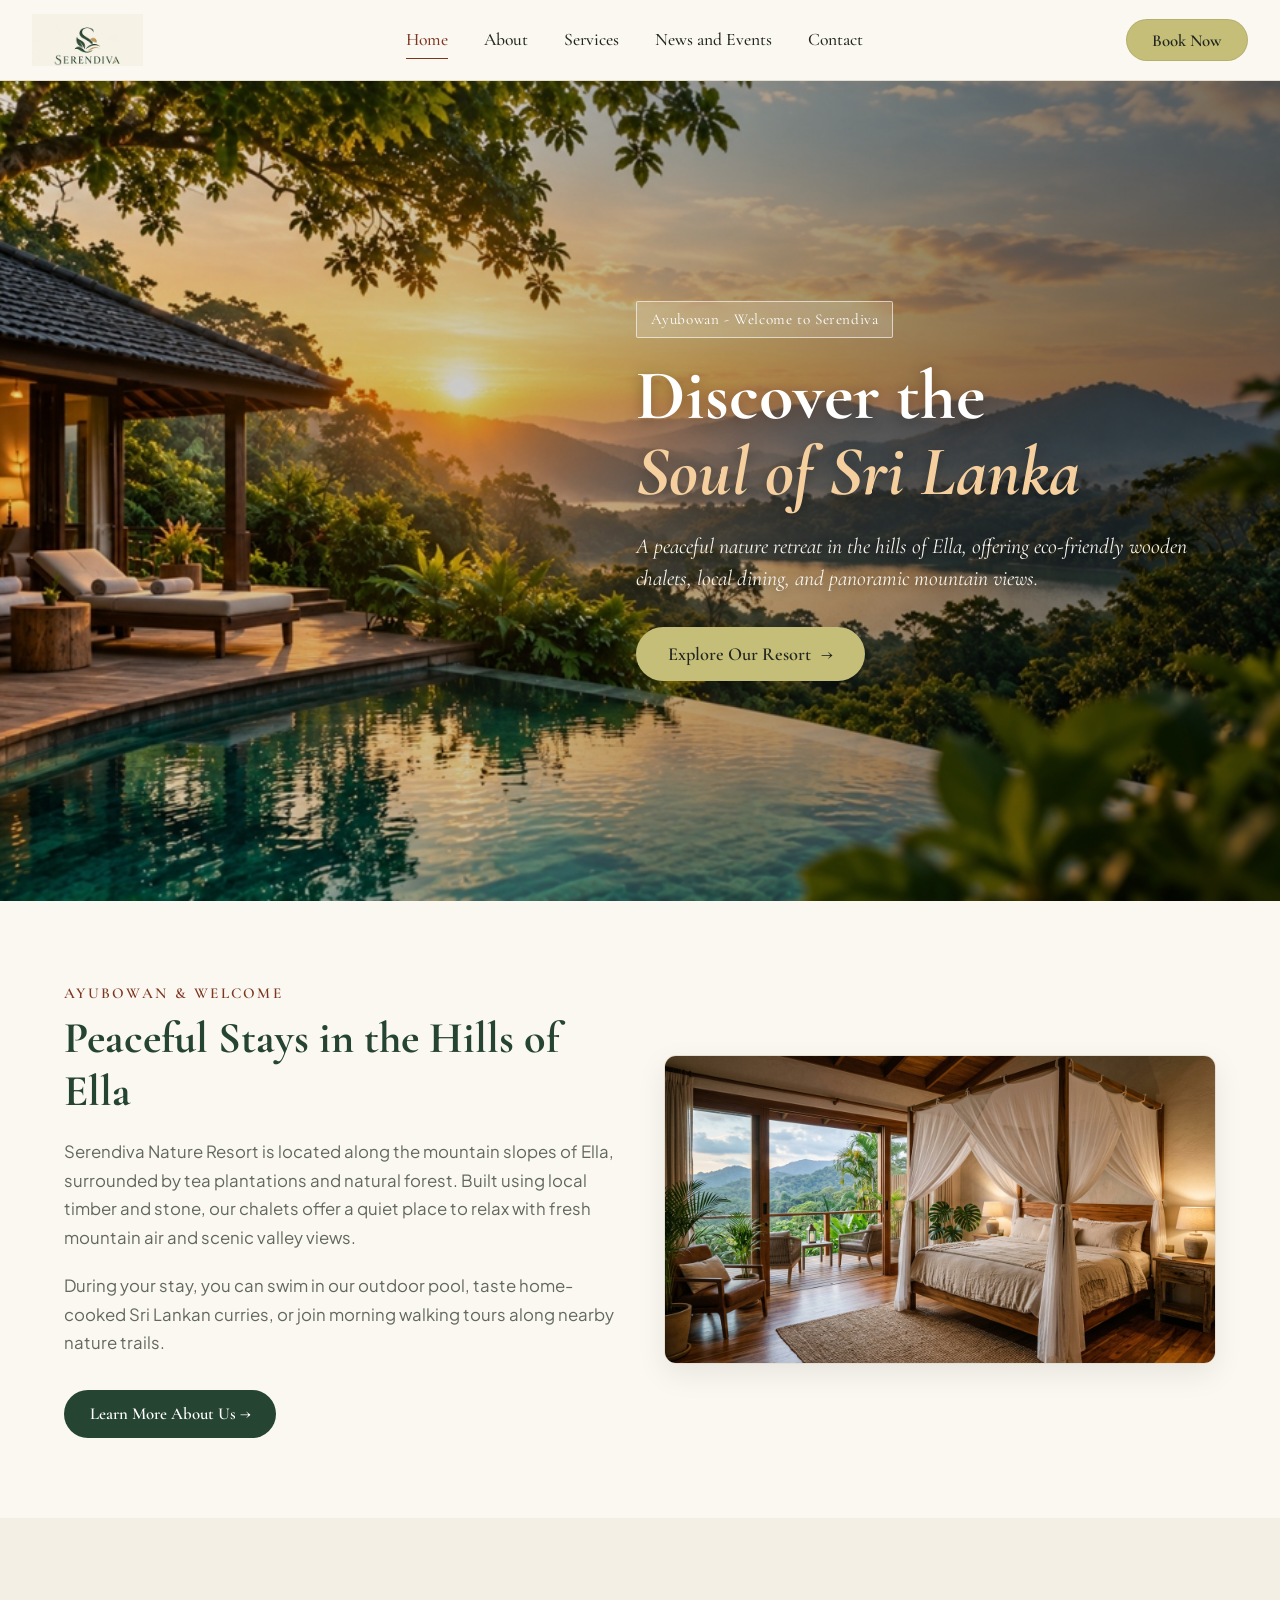
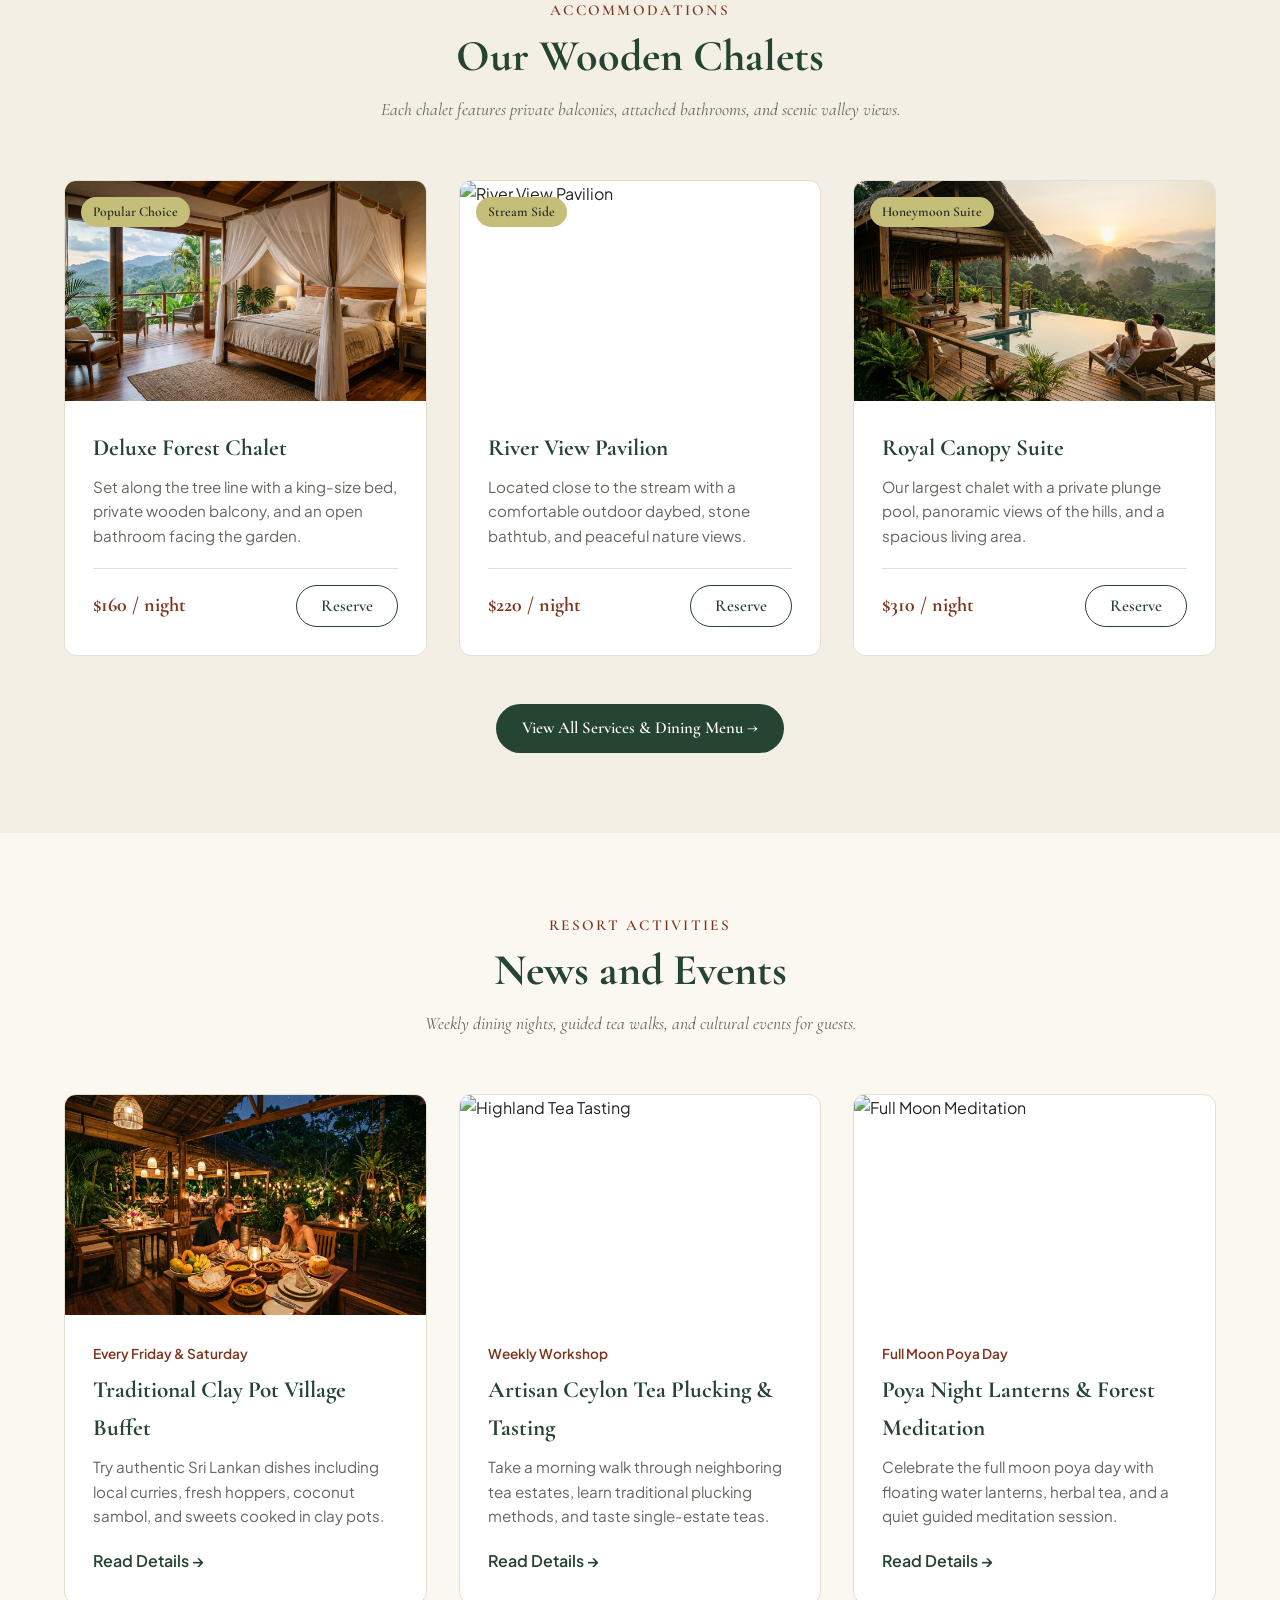
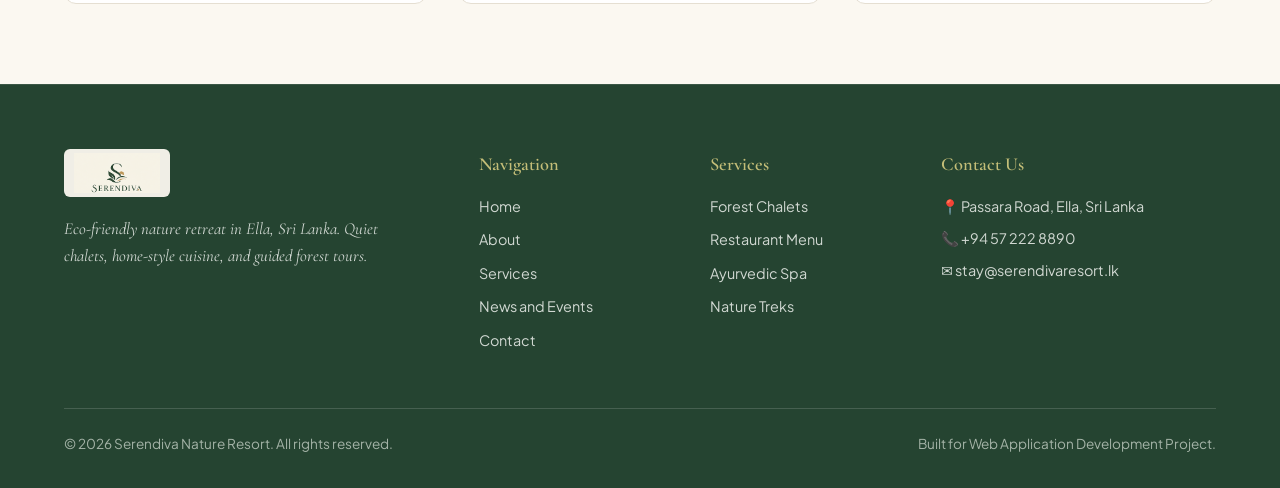
==== index.html @ 0704122e "Add Serendiva Nature Resort website pages, styles, and assets" ====
<!DOCTYPE html>
<html lang="en">
<head>
  <meta charset="UTF-8">
  <meta name="viewport" content="width=device-width, initial-scale=1.0">
  <meta name="description" content="Serendiva Nature Resort in Ella, Sri Lanka. Eco-friendly chalets, local food, and scenic forest views.">
  <title>Serendiva Nature Resort - Ella, Sri Lanka</title>
  <link rel="stylesheet" href="css/style.css">
  <link rel="icon" href="data:image/svg+xml,<svg xmlns=%22http://www.w3.org/2000/svg%22 viewBox=%220 0 100 100%22><text y=%22.9em%22 font-size=%2290%22>🍃</text></svg>">
</head>
<body>

  <!-- Navigation -->
  <header class="site-navbar">
    <div class="nav-container">
      <a href="index.html" class="site-logo">
        <img src="assets/images/logo.png" alt="Serendiva" class="site-logo-img">
      </a>

      <nav class="nav-menu" id="navMenu">
        <a href="index.html" class="nav-item active">Home</a>
        <a href="about.html" class="nav-item">About</a>
        <a href="services.html" class="nav-item">Services</a>
        <a href="news.html" class="nav-item">News and Events</a>
        <a href="contact.html" class="nav-item">Contact</a>
      </nav>

      <button class="btn-book-now" data-open-booking>Book Now</button>
      <button class="mobile-nav-toggle" id="mobileNavToggle" aria-label="Toggle Navigation">&#9776;</button>
    </div>
  </header>

  <!-- Hero -->
  <section class="hero-wrapper" style="background-image: url('assets/images/hero_bg.jpg');">
    <div class="hero-overlay"></div>
    <div class="hero-box">
      <div class="hero-eyebrow">
        Ayubowan - Welcome to Serendiva
      </div>

      <h1 class="hero-headline">
        Discover the
        <em>Soul of Sri Lanka</em>
      </h1>

      <p class="hero-subtext">
        A peaceful nature retreat in the hills of Ella, offering eco-friendly wooden chalets, local dining, and panoramic mountain views.
      </p>

      <a href="#servicesPreview" class="btn-hero-explore">
        Explore Our Resort <span>&rarr;</span>
      </a>
    </div>
  </section>

  <!-- About Preview -->
  <section class="section" id="aboutPreview">
    <div class="container">
      <div class="grid-2">
        <div>
          <span class="section-tag">Ayubowan & Welcome</span>
          <h2 class="section-heading" style="margin-bottom: 1.25rem;">Peaceful Stays in the Hills of Ella</h2>
          <p style="color: var(--color-text-muted); font-size: 1.05rem; margin-bottom: 1.25rem; line-height: 1.7;">
            Serendiva Nature Resort is located along the mountain slopes of Ella, surrounded by tea plantations and natural forest. Built using local timber and stone, our chalets offer a quiet place to relax with fresh mountain air and scenic valley views.
          </p>
          <p style="color: var(--color-text-muted); font-size: 1.05rem; margin-bottom: 2rem; line-height: 1.7;">
            During your stay, you can swim in our outdoor pool, taste home-cooked Sri Lankan curries, or join morning walking tours along nearby nature trails.
          </p>
          <a href="about.html" class="btn-primary">Learn More About Us &rarr;</a>
        </div>
        <div>
          <div style="border-radius: var(--radius-md); overflow: hidden; box-shadow: var(--shadow-medium); border: 1px solid var(--color-border);">
            <img src="assets/images/suite.jpg" alt="Serendiva Nature Resort suite overlooking forest">
          </div>
        </div>
      </div>
    </div>
  </section>

  <!-- Accommodations Preview -->
  <section class="section section-alt" id="servicesPreview">
    <div class="container">
      <div class="section-title-wrap">
        <span class="section-tag">Accommodations</span>
        <h2 class="section-heading">Our Wooden Chalets</h2>
        <p class="section-desc">Each chalet features private balconies, attached bathrooms, and scenic valley views.</p>
      </div>

      <div class="grid-3">
        <div class="card">
          <div class="card-img-wrap">
            <img src="assets/images/suite.jpg" alt="Deluxe Forest Chalet">
            <span class="card-badge">Popular Choice</span>
          </div>
          <div class="card-body">
            <h3 class="card-title">Deluxe Forest Chalet</h3>
            <p class="card-text">Set along the tree line with a king-size bed, private wooden balcony, and an open bathroom facing the garden.</p>
            <div class="card-footer">
              <span class="card-price">$160 / night</span>
              <button class="btn-outline" data-open-booking data-room="deluxe">Reserve</button>
            </div>
          </div>
        </div>

        <div class="card">
          <div class="card-img-wrap">
            <img src="https://images.unsplash.com/photo-1578683010236-d716f9a3f461?auto=format&fit=crop&w=800&q=80" alt="River View Pavilion">
            <span class="card-badge">Stream Side</span>
          </div>
          <div class="card-body">
            <h3 class="card-title">River View Pavilion</h3>
            <p class="card-text">Located close to the stream with a comfortable outdoor daybed, stone bathtub, and peaceful nature views.</p>
            <div class="card-footer">
              <span class="card-price">$220 / night</span>
              <button class="btn-outline" data-open-booking data-room="river">Reserve</button>
            </div>
          </div>
        </div>

        <div class="card">
          <div class="card-img-wrap">
            <img src="assets/images/hero.jpg" alt="Royal Canopy Suite">
            <span class="card-badge">Honeymoon Suite</span>
          </div>
          <div class="card-body">
            <h3 class="card-title">Royal Canopy Suite</h3>
            <p class="card-text">Our largest chalet with a private plunge pool, panoramic views of the hills, and a spacious living area.</p>
            <div class="card-footer">
              <span class="card-price">$310 / night</span>
              <button class="btn-outline" data-open-booking data-room="canopy">Reserve</button>
            </div>
          </div>
        </div>
      </div>

      <div style="text-align: center; margin-top: 3rem;">
        <a href="services.html" class="btn-primary">View All Services & Dining Menu &rarr;</a>
      </div>
    </div>
  </section>

  <!-- News & Events -->
  <section class="section">
    <div class="container">
      <div class="section-title-wrap">
        <span class="section-tag">Resort Activities</span>
        <h2 class="section-heading">News and Events</h2>
        <p class="section-desc">Weekly dining nights, guided tea walks, and cultural events for guests.</p>
      </div>

      <div class="grid-3">
        <div class="card">
          <div class="card-img-wrap">
            <img src="assets/images/dining.jpg" alt="Traditional Clay Pot Dinner">
          </div>
          <div class="card-body">
            <span style="font-size: 0.85rem; color: var(--color-rust); font-weight: 600; margin-bottom: 0.35rem;">Every Friday & Saturday</span>
            <h3 class="card-title">Traditional Clay Pot Village Buffet</h3>
            <p class="card-text">Try authentic Sri Lankan dishes including local curries, fresh hoppers, coconut sambol, and sweets cooked in clay pots.</p>
            <a href="news.html" style="color: var(--color-green); font-weight: 600; margin-top: auto;">Read Details &rarr;</a>
          </div>
        </div>

        <div class="card">
          <div class="card-img-wrap">
            <img src="https://images.unsplash.com/photo-1544787219-7f47ccb76574?auto=format&fit=crop&w=800&q=80" alt="Highland Tea Tasting">
          </div>
          <div class="card-body">
            <span style="font-size: 0.85rem; color: var(--color-rust); font-weight: 600; margin-bottom: 0.35rem;">Weekly Workshop</span>
            <h3 class="card-title">Artisan Ceylon Tea Plucking & Tasting</h3>
            <p class="card-text">Take a morning walk through neighboring tea estates, learn traditional plucking methods, and taste single-estate teas.</p>
            <a href="news.html" style="color: var(--color-green); font-weight: 600; margin-top: auto;">Read Details &rarr;</a>
          </div>
        </div>

        <div class="card">
          <div class="card-img-wrap">
            <img src="https://images.unsplash.com/photo-1506126613408-eca07ce68773?auto=format&fit=crop&w=800&q=80" alt="Full Moon Meditation">
          </div>
          <div class="card-body">
            <span style="font-size: 0.85rem; color: var(--color-rust); font-weight: 600; margin-bottom: 0.35rem;">Full Moon Poya Day</span>
            <h3 class="card-title">Poya Night Lanterns & Forest Meditation</h3>
            <p class="card-text">Celebrate the full moon poya day with floating water lanterns, herbal tea, and a quiet guided meditation session.</p>
            <a href="news.html" style="color: var(--color-green); font-weight: 600; margin-top: auto;">Read Details &rarr;</a>
          </div>
        </div>
      </div>
    </div>
  </section>

  <!-- Booking Modal -->
  <div class="modal-backdrop" id="bookingModal">
    <div class="modal-content">
      <button class="modal-close" id="modalClose">&times;</button>
      <span class="section-tag">Online Booking</span>
      <h3 style="font-family: var(--font-serif); font-size: 1.8rem; color: var(--color-green); margin-bottom: 0.5rem;">Reserve Your Stay</h3>
      <p style="color: var(--color-text-muted); font-size: 0.95rem; margin-bottom: 1.5rem;">
        Select your stay dates to see price estimates and submit your reservation details.
      </p>

      <form id="reservationForm">
        <div style="display: grid; grid-template-columns: 1fr 1fr; gap: 1rem;">
          <div class="form-group">
            <label class="form-label" for="resCheckIn">Check-in Date</label>
            <input type="date" id="resCheckIn" name="check_in" class="form-input" required>
          </div>
          <div class="form-group">
            <label class="form-label" for="resCheckOut">Check-out Date</label>
            <input type="date" id="resCheckOut" name="check_out" class="form-input" required>
          </div>
        </div>

        <div style="display: grid; grid-template-columns: 1fr 1fr; gap: 1rem;">
          <div class="form-group">
            <label class="form-label" for="resRoomType">Chalet Category</label>
            <select id="resRoomType" name="room_type" class="form-select">
              <option value="160">Deluxe Forest Chalet ($160/night)</option>
              <option value="220">River View Pavilion ($220/night)</option>
              <option value="310">Royal Canopy Suite ($310/night)</option>
            </select>
          </div>
          <div class="form-group">
            <label class="form-label" for="resGuests">Number of Guests</label>
            <select id="resGuests" name="guests" class="form-select">
              <option value="1">1 Adult</option>
              <option value="2" selected>2 Adults</option>
              <option value="3">3 Adults</option>
              <option value="4">4 Adults / Family</option>
            </select>
          </div>
        </div>

        <div style="display: grid; grid-template-columns: 1fr 1fr; gap: 1rem;">
          <div class="form-group">
            <label class="form-label" for="resName">Full Name</label>
            <input type="text" id="resName" name="full_name" class="form-input" placeholder="e.g. John Smith" required>
          </div>
          <div class="form-group">
            <label class="form-label" for="resEmail">Email Address</label>
            <input type="email" id="resEmail" name="email" class="form-input" placeholder="john@example.com" required>
          </div>
        </div>

        <div style="background-color: var(--color-cream-alt); border-radius: var(--radius-sm); padding: 1.25rem; margin-bottom: 1.5rem; border: 1px dashed var(--color-border);">
          <div style="display: flex; justify-content: space-between; margin-bottom: 0.5rem; font-size: 0.95rem;">
            <span>Calculated Nights:</span>
            <strong id="displayNights">2 nights</strong>
          </div>
          <div style="display: flex; justify-content: space-between; font-size: 1.15rem; font-weight: 700; color: var(--color-rust); border-top: 1px solid var(--color-border); padding-top: 0.5rem;">
            <span>Estimated Total:</span>
            <span id="displayTotal">$320</span>
          </div>
        </div>

        <button type="submit" class="btn-book-now" style="width: 100%; justify-content: center; font-size: 1.1rem; padding: 0.8rem;">
          Confirm Booking
        </button>
      </form>
    </div>
  </div>

  <!-- Footer -->
  <footer class="site-footer">
    <div class="container">
      <div class="footer-grid">
        <div>
          <div style="background: rgba(251, 248, 241, 0.95); display: inline-block; padding: 4px 10px; border-radius: 6px; margin-bottom: 0.75rem;">
            <img src="assets/images/logo.png" alt="Serendiva" style="height: 40px; width: auto; display: block;">
          </div>
          <p class="footer-text">
            Eco-friendly nature retreat in Ella, Sri Lanka. Quiet chalets, home-style cuisine, and guided forest tours.
          </p>
        </div>

        <div>
          <h4 class="footer-heading">Navigation</h4>
          <div class="footer-links-list">
            <a href="index.html" class="footer-link">Home</a>
            <a href="about.html" class="footer-link">About</a>
            <a href="services.html" class="footer-link">Services</a>
            <a href="news.html" class="footer-link">News and Events</a>
            <a href="contact.html" class="footer-link">Contact</a>
          </div>
        </div>

        <div>
          <h4 class="footer-heading">Services</h4>
          <div class="footer-links-list">
            <a href="services.html" class="footer-link">Forest Chalets</a>
            <a href="services.html#dining" class="footer-link">Restaurant Menu</a>
            <a href="services.html#wellness" class="footer-link">Ayurvedic Spa</a>
            <a href="services.html#activities" class="footer-link">Nature Treks</a>
          </div>
        </div>

        <div>
          <h4 class="footer-heading">Contact Us</h4>
          <p style="font-size: 0.9rem; color: #d1d8d2; margin-bottom: 0.5rem;">📍 Passara Road, Ella, Sri Lanka</p>
          <p style="font-size: 0.9rem; color: #d1d8d2; margin-bottom: 0.5rem;">📞 +94 57 222 8890</p>
          <p style="font-size: 0.9rem; color: #d1d8d2;">✉️ stay@serendivaresort.lk</p>
        </div>
      </div>

      <div class="footer-bottom">
        <div>&copy; 2026 Serendiva Nature Resort. All rights reserved.</div>
        <div>Built for Web Application Development Project.</div>
      </div>
    </div>
  </footer>

  <script src="js/main.js"></script>
</body>
</html>
---- css/style.css ----
/* -------------------------------------------------------------------
   Serendiva Nature Resort - Main Stylesheet
   ------------------------------------------------------------------- */

@import url('https://fonts.googleapis.com/css2?family=Cormorant+Garamond:ital,wght@0,400;0,500;0,600;0,700;1,400;1,600;1,700&family=Plus+Jakarta+Sans:wght@300;400;500;600;700&display=swap');

:root {
  /* Color Palette */
  --color-cream: #fbf8f1;
  --color-cream-alt: #f4efe4;
  --color-white: #ffffff;
  --color-dark: #222620;
  --color-text-muted: #63685e;
  --color-border: #e5dfd2;

  --color-green: #254431;         /* Deep Ceylon forest green */
  --color-green-soft: #395c45;
  --color-olive: #c4be78;         /* Button olive-gold from hero */
  --color-olive-hover: #b3ac65;
  --color-rust: #7c3620;          /* "Soul of Sri Lanka" terracotta */

  /* Typography */
  --font-serif: 'Cormorant Garamond', Georgia, serif;
  --font-sans: 'Plus Jakarta Sans', system-ui, -apple-system, sans-serif;

  /* Shadows & Radius */
  --radius-sm: 6px;
  --radius-md: 12px;
  --radius-lg: 20px;
  --radius-pill: 9999px;
  --shadow-subtle: 0 4px 20px rgba(0, 0, 0, 0.06);
  --shadow-medium: 0 10px 30px rgba(0, 0, 0, 0.08);
}

/* Base Reset */
*, *::before, *::after {
  box-sizing: border-box;
  margin: 0;
  padding: 0;
}

html {
  scroll-behavior: smooth;
  font-size: 16px;
}

body {
  font-family: var(--font-sans);
  background-color: var(--color-cream);
  color: var(--color-dark);
  line-height: 1.65;
  overflow-x: hidden;
}

img {
  max-width: 100%;
  height: auto;
  display: block;
}

a {
  text-decoration: none;
  color: inherit;
  transition: all 0.25s ease;
}

ul {
  list-style: none;
}

/* Navigation Bar */

.site-navbar {
  background-color: var(--color-cream);
  border-bottom: 1px solid var(--color-border);
  position: sticky;
  top: 0;
  z-index: 1000;
  transition: all 0.3s ease;
}

.nav-container {
  max-width: 1280px;
  margin: 0 auto;
  padding: 0 2rem;
  height: 80px;
  display: flex;
  align-items: center;
  justify-content: space-between;
}

/* Brand Logo */
.site-logo {
  display: inline-flex;
  align-items: center;
  text-decoration: none;
}

.site-logo-img {
  height: 52px;
  width: auto;
  display: block;
  object-fit: contain;
  transition: transform 0.25s ease;
}

.site-logo:hover .site-logo-img {
  transform: scale(1.02);
}

/* Menu Links */
.nav-menu {
  display: flex;
  align-items: center;
  gap: 2.25rem;
}

.nav-item {
  font-family: var(--font-serif);
  font-size: 1.1rem;
  font-weight: 500;
  color: var(--color-dark);
  position: relative;
  padding: 0.3rem 0;
}

.nav-item:hover,
.nav-item.active {
  color: var(--color-rust);
}

.nav-item::after {
  content: "";
  position: absolute;
  bottom: 0;
  left: 0;
  width: 0;
  height: 1.5px;
  background-color: var(--color-rust);
  transition: width 0.25s ease;
}

.nav-item:hover::after,
.nav-item.active::after {
  width: 100%;
}

/* Book Now Button */
.btn-book-now {
  background-color: var(--color-olive);
  color: var(--color-dark);
  font-family: var(--font-serif);
  font-size: 1.05rem;
  font-weight: 600;
  padding: 0.6rem 1.6rem;
  border-radius: var(--radius-pill);
  border: 1px solid rgba(0, 0, 0, 0.08);
  cursor: pointer;
  transition: all 0.25s ease;
  display: inline-flex;
  align-items: center;
  justify-content: center;
}

.btn-book-now:hover {
  background-color: var(--color-olive-hover);
  transform: translateY(-1px);
  box-shadow: 0 4px 12px rgba(196, 190, 120, 0.35);
}

/* Mobile Toggle */
.mobile-nav-toggle {
  display: none;
  background: none;
  border: none;
  font-size: 1.75rem;
  color: var(--color-green);
  cursor: pointer;
}

/* Hero Section */

.hero-wrapper {
  position: relative;
  min-height: calc(100vh - 80px);
  max-height: 850px;
  background-size: cover;
  background-position: center;
  background-repeat: no-repeat;
  display: flex;
  align-items: center;
  justify-content: flex-end;
  padding: 4rem 5% 4rem 2rem;
}

.hero-overlay {
  position: absolute;
  inset: 0;
  background: linear-gradient(
    to right,
    rgba(0, 0, 0, 0.1) 0%,
    rgba(0, 0, 0, 0.2) 40%,
    rgba(0, 0, 0, 0.45) 80%,
    rgba(0, 0, 0, 0.55) 100%
  );
  z-index: 1;
}

.hero-box {
  position: relative;
  z-index: 2;
  max-width: 580px;
  text-align: left;
}

/* Hero Elements */
.hero-eyebrow {
  display: inline-block;
  padding: 0.3rem 0.85rem;
  border: 1px solid rgba(255, 255, 255, 0.6);
  background: rgba(255, 255, 255, 0.15);
  backdrop-filter: blur(4px);
  color: #ffffff;
  font-family: var(--font-serif);
  font-size: 0.95rem;
  letter-spacing: 0.04em;
  margin-bottom: 1.25rem;
  border-radius: 2px;
}

.hero-headline {
  font-family: var(--font-serif);
  font-size: clamp(2.8rem, 5.5vw, 4.4rem);
  font-weight: 700;
  line-height: 1.08;
  color: #ffffff;
  margin-bottom: 1.25rem;
  text-shadow: 0 2px 15px rgba(0, 0, 0, 0.35);
}

.hero-headline em {
  font-style: italic;
  color: #f5cf9e; /* Warm sunlit terracotta/gold contrast */
  display: block;
}

.hero-subtext {
  font-family: var(--font-serif);
  font-size: clamp(1.15rem, 2vw, 1.35rem);
  font-style: italic;
  font-weight: 400;
  color: #f7f5ed;
  line-height: 1.5;
  margin-bottom: 2rem;
  text-shadow: 0 2px 10px rgba(0, 0, 0, 0.4);
}

.btn-hero-explore {
  background-color: var(--color-olive);
  color: var(--color-dark);
  font-family: var(--font-serif);
  font-size: 1.15rem;
  font-weight: 600;
  padding: 0.75rem 2rem;
  border-radius: var(--radius-pill);
  border: none;
  cursor: pointer;
  display: inline-flex;
  align-items: center;
  gap: 0.6rem;
  transition: all 0.25s ease;
  box-shadow: 0 4px 15px rgba(0, 0, 0, 0.2);
}

.btn-hero-explore:hover {
  background-color: var(--color-olive-hover);
  transform: translateX(4px);
  box-shadow: 0 6px 20px rgba(0, 0, 0, 0.25);
}

/* ===================================================================
   PAGE HEADER BANNER (FOR INNER PAGES: ABOUT, SERVICES, NEWS, CONTACT)
   =================================================================== */

.page-header {
  background-color: var(--color-green);
  color: #ffffff;
  padding: 4.5rem 1.5rem;
  text-align: center;
  position: relative;
  background-image: linear-gradient(rgba(37, 68, 49, 0.85), rgba(37, 68, 49, 0.95)), url('../assets/images/hero_bg.jpg');
  background-size: cover;
  background-position: center;
}

.page-header-eyebrow {
  display: inline-block;
  font-family: var(--font-serif);
  font-size: 1rem;
  color: var(--color-olive);
  letter-spacing: 0.1em;
  text-transform: uppercase;
  margin-bottom: 0.5rem;
}

.page-header-title {
  font-family: var(--font-serif);
  font-size: clamp(2.2rem, 4vw, 3.2rem);
  font-weight: 700;
  color: #ffffff;
  margin-bottom: 0.75rem;
}

.page-header-subtitle {
  font-family: var(--font-serif);
  font-size: 1.15rem;
  font-style: italic;
  color: #e5ded2;
  max-width: 600px;
  margin: 0 auto;
}

/* ===================================================================
   CONTAINER & SECTION LAYOUTS
   =================================================================== */

.container {
  max-width: 1200px;
  margin: 0 auto;
  padding: 0 1.5rem;
}

.section {
  padding: 5rem 0;
}

.section-alt {
  background-color: var(--color-cream-alt);
}

.section-title-wrap {
  text-align: center;
  margin-bottom: 3.5rem;
}

.section-tag {
  font-family: var(--font-serif);
  font-size: 0.95rem;
  color: var(--color-rust);
  letter-spacing: 0.15em;
  text-transform: uppercase;
  font-weight: 600;
  display: block;
  margin-bottom: 0.4rem;
}

.section-heading {
  font-family: var(--font-serif);
  font-size: clamp(2rem, 3.5vw, 2.75rem);
  font-weight: 700;
  color: var(--color-green);
  line-height: 1.2;
}

.section-desc {
  font-family: var(--font-serif);
  font-size: 1.1rem;
  font-style: italic;
  color: var(--color-text-muted);
  max-width: 650px;
  margin: 0.75rem auto 0;
}

/* Grid & Cards */

.grid-3 {
  display: grid;
  grid-template-columns: repeat(auto-fit, minmax(320px, 1fr));
  gap: 2rem;
}

.grid-2 {
  display: grid;
  grid-template-columns: 1fr 1fr;
  gap: 3rem;
  align-items: center;
}

.card {
  background-color: var(--color-white);
  border-radius: var(--radius-md);
  border: 1px solid var(--color-border);
  overflow: hidden;
  transition: all 0.3s ease;
  display: flex;
  flex-direction: column;
}

.card:hover {
  transform: translateY(-5px);
  box-shadow: var(--shadow-medium);
  border-color: var(--color-olive);
}

.card-img-wrap {
  position: relative;
  height: 220px;
  overflow: hidden;
}

.card-img-wrap img {
  width: 100%;
  height: 100%;
  object-fit: cover;
  transition: transform 0.4s ease;
}

.card:hover .card-img-wrap img {
  transform: scale(1.05);
}

.card-badge {
  position: absolute;
  top: 1rem;
  left: 1rem;
  background-color: var(--color-olive);
  color: var(--color-dark);
  font-family: var(--font-serif);
  font-size: 0.85rem;
  font-weight: 600;
  padding: 0.25rem 0.75rem;
  border-radius: var(--radius-pill);
}

.card-body {
  padding: 1.75rem;
  display: flex;
  flex-direction: column;
  flex-grow: 1;
}

.card-title {
  font-family: var(--font-serif);
  font-size: 1.45rem;
  font-weight: 700;
  color: var(--color-green);
  margin-bottom: 0.5rem;
}

.card-text {
  font-size: 0.95rem;
  color: var(--color-text-muted);
  line-height: 1.6;
  margin-bottom: 1.25rem;
}

.card-footer {
  margin-top: auto;
  display: flex;
  align-items: center;
  justify-content: space-between;
  border-top: 1px solid var(--color-border);
  padding-top: 1rem;
}

.card-price {
  font-family: var(--font-serif);
  font-size: 1.25rem;
  font-weight: 700;
  color: var(--color-rust);
}

/* Primary Button */
.btn-primary {
  background-color: var(--color-green);
  color: #ffffff;
  font-family: var(--font-serif);
  font-size: 1.05rem;
  font-weight: 600;
  padding: 0.65rem 1.6rem;
  border-radius: var(--radius-pill);
  border: none;
  cursor: pointer;
  display: inline-flex;
  align-items: center;
  gap: 0.5rem;
  transition: all 0.25s ease;
}

.btn-primary:hover {
  background-color: var(--color-green-soft);
  transform: translateY(-2px);
}

.btn-outline {
  background: transparent;
  color: var(--color-green);
  border: 1px solid var(--color-green);
  font-family: var(--font-serif);
  font-size: 1.05rem;
  font-weight: 600;
  padding: 0.6rem 1.5rem;
  border-radius: var(--radius-pill);
  cursor: pointer;
  transition: all 0.25s ease;
}

.btn-outline:hover {
  background-color: var(--color-green);
  color: #ffffff;
}

/* Modal Dialog */

.modal-backdrop {
  position: fixed;
  inset: 0;
  background-color: rgba(34, 38, 32, 0.65);
  backdrop-filter: blur(4px);
  z-index: 2000;
  display: flex;
  align-items: center;
  justify-content: center;
  padding: 1.5rem;
  opacity: 0;
  pointer-events: none;
  transition: opacity 0.3s ease;
}

.modal-backdrop.active {
  opacity: 1;
  pointer-events: auto;
}

.modal-content {
  background-color: var(--color-white);
  border-radius: var(--radius-md);
  max-width: 600px;
  width: 100%;
  max-height: 90vh;
  overflow-y: auto;
  padding: 2.5rem;
  position: relative;
  box-shadow: 0 20px 50px rgba(0, 0, 0, 0.25);
  border: 1px solid var(--color-border);
}

.modal-close {
  position: absolute;
  top: 1.25rem;
  right: 1.25rem;
  background: none;
  border: none;
  font-size: 1.5rem;
  color: var(--color-text-muted);
  cursor: pointer;
}

.modal-close:hover {
  color: var(--color-dark);
}

/* Form Styles */
.form-group {
  margin-bottom: 1.25rem;
}

.form-label {
  display: block;
  font-family: var(--font-serif);
  font-size: 1rem;
  font-weight: 600;
  color: var(--color-green);
  margin-bottom: 0.35rem;
}

.form-input,
.form-select,
.form-textarea {
  width: 100%;
  padding: 0.75rem 1rem;
  border: 1px solid var(--color-border);
  border-radius: var(--radius-sm);
  background-color: var(--color-cream);
  font-family: var(--font-sans);
  font-size: 0.95rem;
  color: var(--color-dark);
  outline: none;
  transition: border-color 0.2s ease;
}

.form-input:focus,
.form-select:focus,
.form-textarea:focus {
  border-color: var(--color-rust);
  background-color: var(--color-white);
}

/* ===================================================================
   FOOTER (MINIMAL, ELEGANT CREAM/GREEN)
   =================================================================== */

.site-footer {
  background-color: var(--color-green);
  color: #ffffff;
  padding: 4rem 0 2rem;
  border-top: 1px solid rgba(255, 255, 255, 0.1);
}

.footer-grid {
  display: grid;
  grid-template-columns: 2fr 1fr 1fr 1.5fr;
  gap: 3rem;
  margin-bottom: 3.5rem;
}

.footer-logo-title {
  font-family: var(--font-serif);
  font-size: 1.4rem;
  font-weight: 700;
  letter-spacing: 0.15em;
  color: #ffffff;
  margin-bottom: 0.75rem;
}

.footer-text {
  font-family: var(--font-serif);
  font-size: 1.05rem;
  font-style: italic;
  color: #d1d8d2;
  line-height: 1.6;
  max-width: 320px;
}

.footer-heading {
  font-family: var(--font-serif);
  font-size: 1.15rem;
  font-weight: 600;
  color: var(--color-olive);
  margin-bottom: 1rem;
}

.footer-links-list {
  display: flex;
  flex-direction: column;
  gap: 0.6rem;
}

.footer-link {
  font-size: 0.9rem;
  color: #d1d8d2;
}

.footer-link:hover {
  color: #ffffff;
  padding-left: 4px;
}

.footer-bottom {
  border-top: 1px solid rgba(255, 255, 255, 0.15);
  padding-top: 1.5rem;
  display: flex;
  align-items: center;
  justify-content: space-between;
  font-size: 0.85rem;
  color: #a4b3a7;
  flex-wrap: wrap;
  gap: 1rem;
}

/* ===================================================================
   RESPONSIVE DESIGN
   =================================================================== */

@media (max-width: 900px) {
  .hero-wrapper {
    justify-content: center;
    padding: 3rem 1.5rem;
  }
  .hero-box {
    text-align: center;
  }
  .hero-eyebrow {
    margin-left: auto;
    margin-right: auto;
  }
  .grid-2 {
    grid-template-columns: 1fr;
  }
  .footer-grid {
    grid-template-columns: 1fr 1fr;
    gap: 2rem;
  }
}

@media (max-width: 768px) {
  .nav-menu {
    position: fixed;
    top: 80px;
    left: 0;
    right: 0;
    background-color: var(--color-cream);
    flex-direction: column;
    padding: 2rem;
    gap: 1.5rem;
    border-bottom: 1px solid var(--color-border);
    transform: translateY(-120%);
    opacity: 0;
    pointer-events: none;
    transition: all 0.3s ease;
  }
  .nav-menu.mobile-open {
    transform: translateY(0);
    opacity: 1;
    pointer-events: auto;
  }
  .mobile-nav-toggle {
    display: block;
  }
  .btn-book-now {
    display: none;
  }
  .footer-grid {
    grid-template-columns: 1fr;
  }
}
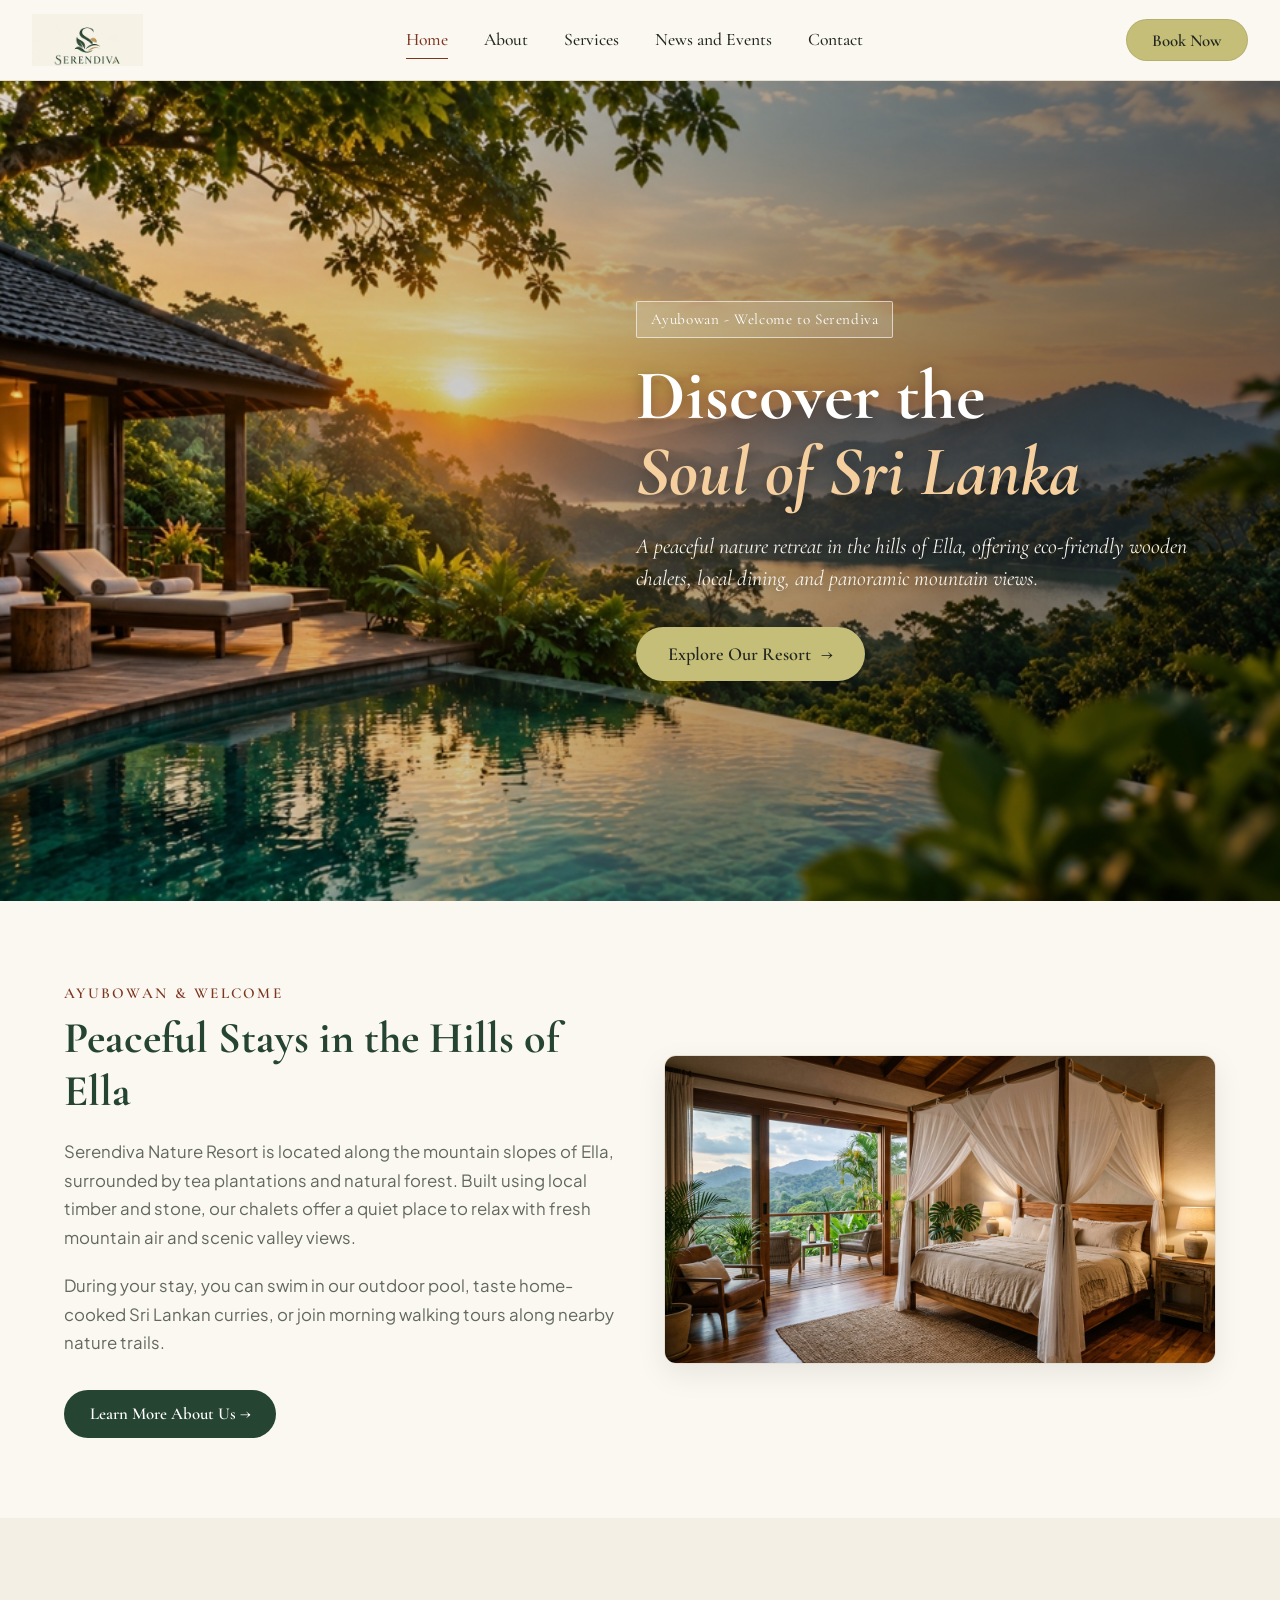
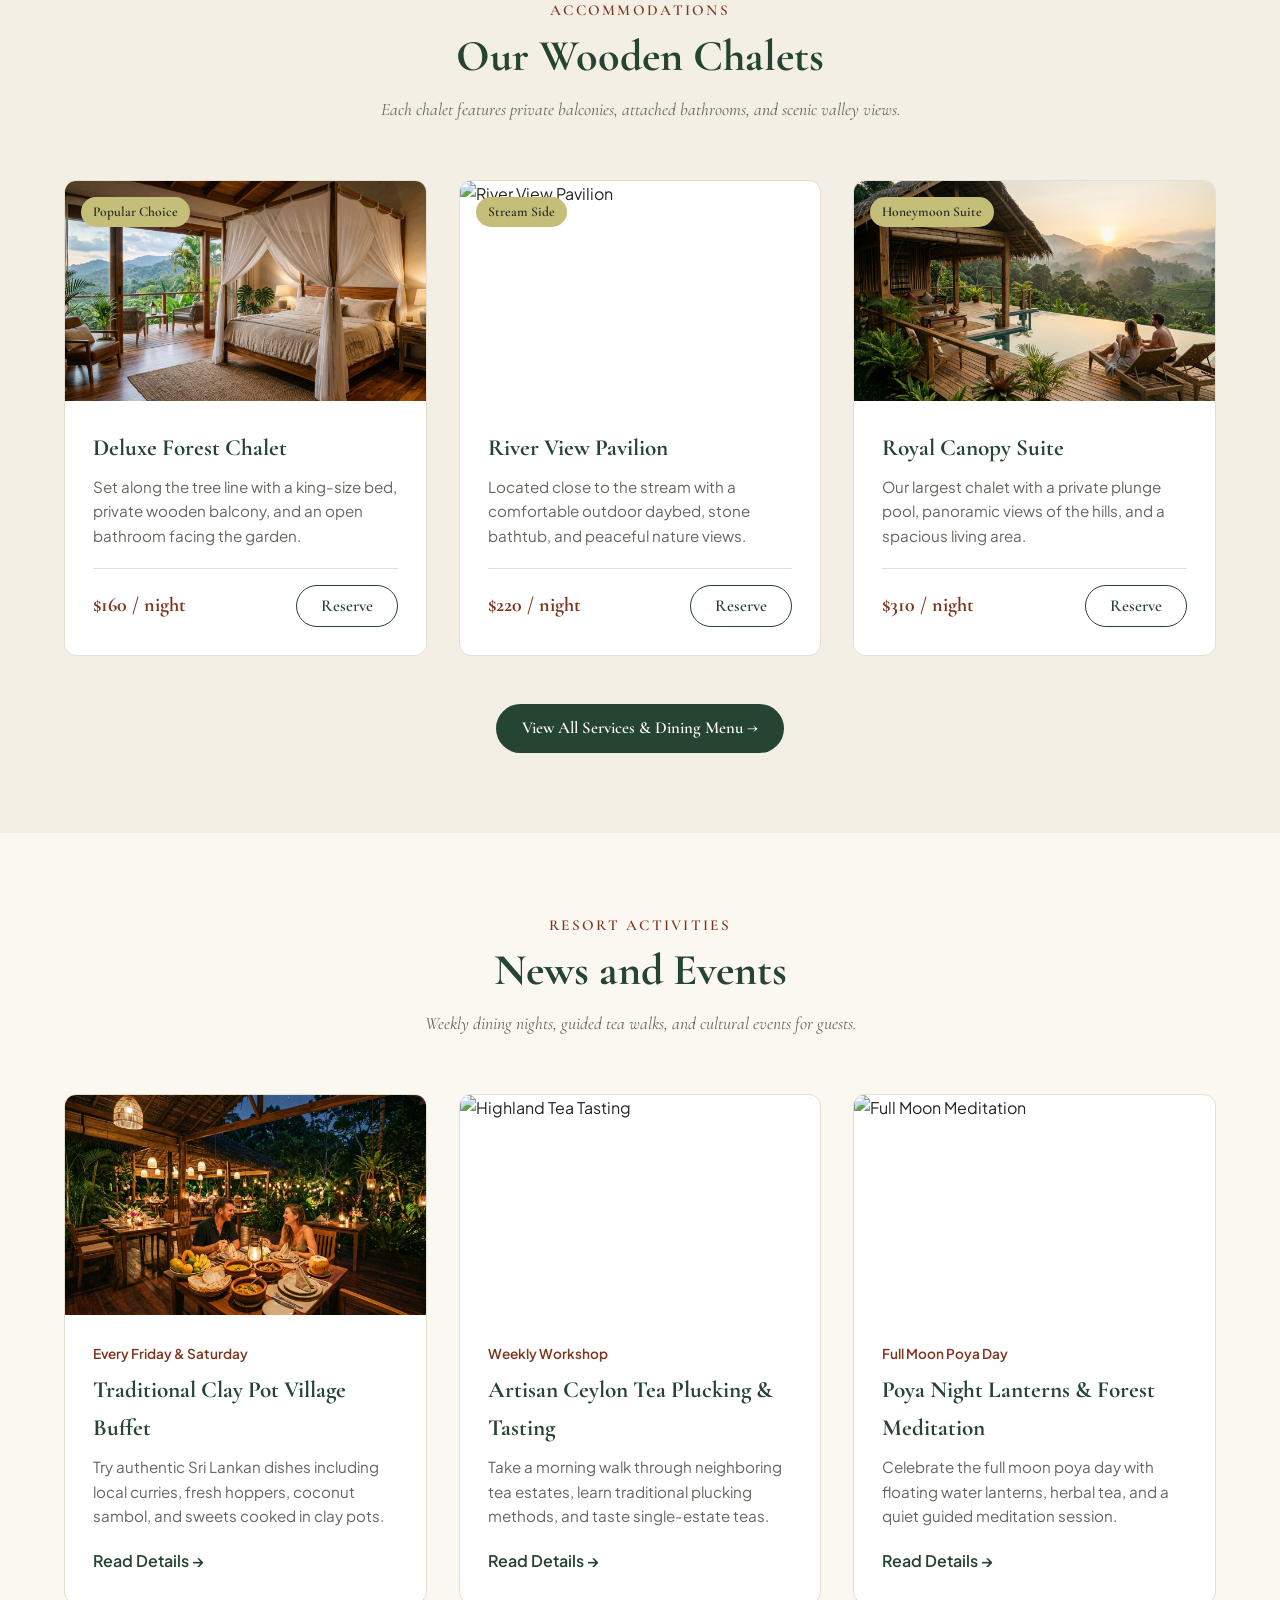
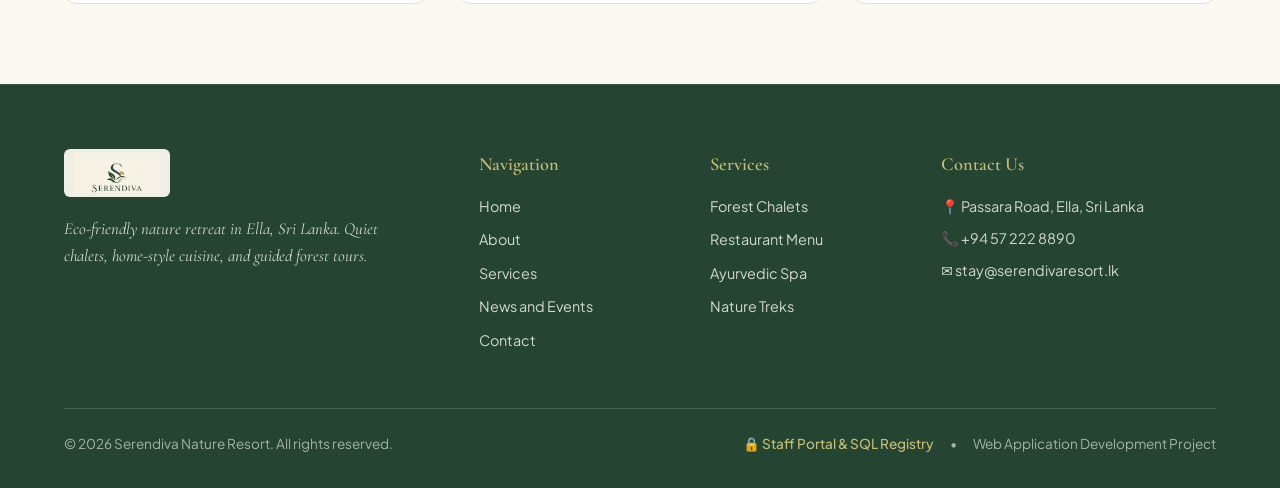
==== commit 401e8d3b: "add database schema, backend API endpoints, administration panel, and setup guides for Serendiva Nat" ====
--- a/index.html
+++ b/index.html
@@ -31,7 +31,7 @@
   </header>
 
   <!-- Hero -->
-  <section class="hero-wrapper" style="background-image: url('assets/images/hero_bg.jpg');">
+  <section class="hero-wrapper hero-bg-serendiva">
     <div class="hero-overlay"></div>
     <div class="hero-box">
       <div class="hero-eyebrow">
@@ -59,17 +59,17 @@
       <div class="grid-2">
         <div>
           <span class="section-tag">Ayubowan & Welcome</span>
-          <h2 class="section-heading" style="margin-bottom: 1.25rem;">Peaceful Stays in the Hills of Ella</h2>
-          <p style="color: var(--color-text-muted); font-size: 1.05rem; margin-bottom: 1.25rem; line-height: 1.7;">
+          <h2 class="section-heading mb-3">Peaceful Stays in the Hills of Ella</h2>
+          <p class="text-muted mb-3 lead-text">
             Serendiva Nature Resort is located along the mountain slopes of Ella, surrounded by tea plantations and natural forest. Built using local timber and stone, our chalets offer a quiet place to relax with fresh mountain air and scenic valley views.
           </p>
-          <p style="color: var(--color-text-muted); font-size: 1.05rem; margin-bottom: 2rem; line-height: 1.7;">
+          <p class="text-muted mb-5 lead-text">
             During your stay, you can swim in our outdoor pool, taste home-cooked Sri Lankan curries, or join morning walking tours along nearby nature trails.
           </p>
           <a href="about.html" class="btn-primary">Learn More About Us &rarr;</a>
         </div>
         <div>
-          <div style="border-radius: var(--radius-md); overflow: hidden; box-shadow: var(--shadow-medium); border: 1px solid var(--color-border);">
+          <div class="about-img-box">
             <img src="assets/images/suite.jpg" alt="Serendiva Nature Resort suite overlooking forest">
           </div>
         </div>
@@ -133,7 +133,7 @@
         </div>
       </div>
 
-      <div style="text-align: center; margin-top: 3rem;">
+      <div class="text-center mt-5">
         <a href="services.html" class="btn-primary">View All Services & Dining Menu &rarr;</a>
       </div>
     </div>
@@ -154,10 +154,10 @@
             <img src="assets/images/dining.jpg" alt="Traditional Clay Pot Dinner">
           </div>
           <div class="card-body">
-            <span style="font-size: 0.85rem; color: var(--color-rust); font-weight: 600; margin-bottom: 0.35rem;">Every Friday & Saturday</span>
+            <span class="event-date-tag">Every Friday & Saturday</span>
             <h3 class="card-title">Traditional Clay Pot Village Buffet</h3>
             <p class="card-text">Try authentic Sri Lankan dishes including local curries, fresh hoppers, coconut sambol, and sweets cooked in clay pots.</p>
-            <a href="news.html" style="color: var(--color-green); font-weight: 600; margin-top: auto;">Read Details &rarr;</a>
+            <a href="news.html" class="card-link-more">Read Details &rarr;</a>
           </div>
         </div>
 
@@ -166,10 +166,10 @@
             <img src="https://images.unsplash.com/photo-1544787219-7f47ccb76574?auto=format&fit=crop&w=800&q=80" alt="Highland Tea Tasting">
           </div>
           <div class="card-body">
-            <span style="font-size: 0.85rem; color: var(--color-rust); font-weight: 600; margin-bottom: 0.35rem;">Weekly Workshop</span>
+            <span class="event-date-tag">Weekly Workshop</span>
             <h3 class="card-title">Artisan Ceylon Tea Plucking & Tasting</h3>
             <p class="card-text">Take a morning walk through neighboring tea estates, learn traditional plucking methods, and taste single-estate teas.</p>
-            <a href="news.html" style="color: var(--color-green); font-weight: 600; margin-top: auto;">Read Details &rarr;</a>
+            <a href="news.html" class="card-link-more">Read Details &rarr;</a>
           </div>
         </div>
 
@@ -178,10 +178,10 @@
             <img src="https://images.unsplash.com/photo-1506126613408-eca07ce68773?auto=format&fit=crop&w=800&q=80" alt="Full Moon Meditation">
           </div>
           <div class="card-body">
-            <span style="font-size: 0.85rem; color: var(--color-rust); font-weight: 600; margin-bottom: 0.35rem;">Full Moon Poya Day</span>
+            <span class="event-date-tag">Full Moon Poya Day</span>
             <h3 class="card-title">Poya Night Lanterns & Forest Meditation</h3>
             <p class="card-text">Celebrate the full moon poya day with floating water lanterns, herbal tea, and a quiet guided meditation session.</p>
-            <a href="news.html" style="color: var(--color-green); font-weight: 600; margin-top: auto;">Read Details &rarr;</a>
+            <a href="news.html" class="card-link-more">Read Details &rarr;</a>
           </div>
         </div>
       </div>
@@ -193,13 +193,13 @@
     <div class="modal-content">
       <button class="modal-close" id="modalClose">&times;</button>
       <span class="section-tag">Online Booking</span>
-      <h3 style="font-family: var(--font-serif); font-size: 1.8rem; color: var(--color-green); margin-bottom: 0.5rem;">Reserve Your Stay</h3>
-      <p style="color: var(--color-text-muted); font-size: 0.95rem; margin-bottom: 1.5rem;">
+      <h3 class="modal-title-custom">Reserve Your Stay</h3>
+      <p class="modal-desc-custom">
         Select your stay dates to see price estimates and submit your reservation details.
       </p>
 
       <form id="reservationForm">
-        <div style="display: grid; grid-template-columns: 1fr 1fr; gap: 1rem;">
+        <div class="grid-form-2">
           <div class="form-group">
             <label class="form-label" for="resCheckIn">Check-in Date</label>
             <input type="date" id="resCheckIn" name="check_in" class="form-input" required>
@@ -210,7 +210,7 @@
           </div>
         </div>
 
-        <div style="display: grid; grid-template-columns: 1fr 1fr; gap: 1rem;">
+        <div class="grid-form-2">
           <div class="form-group">
             <label class="form-label" for="resRoomType">Chalet Category</label>
             <select id="resRoomType" name="room_type" class="form-select">
@@ -230,7 +230,7 @@
           </div>
         </div>
 
-        <div style="display: grid; grid-template-columns: 1fr 1fr; gap: 1rem;">
+        <div class="grid-form-2">
           <div class="form-group">
             <label class="form-label" for="resName">Full Name</label>
             <input type="text" id="resName" name="full_name" class="form-input" placeholder="e.g. John Smith" required>
@@ -241,18 +241,18 @@
           </div>
         </div>
 
-        <div style="background-color: var(--color-cream-alt); border-radius: var(--radius-sm); padding: 1.25rem; margin-bottom: 1.5rem; border: 1px dashed var(--color-border);">
-          <div style="display: flex; justify-content: space-between; margin-bottom: 0.5rem; font-size: 0.95rem;">
+        <div class="booking-summary-box">
+          <div class="booking-summary-row">
             <span>Calculated Nights:</span>
             <strong id="displayNights">2 nights</strong>
           </div>
-          <div style="display: flex; justify-content: space-between; font-size: 1.15rem; font-weight: 700; color: var(--color-rust); border-top: 1px solid var(--color-border); padding-top: 0.5rem;">
+          <div class="booking-summary-total">
             <span>Estimated Total:</span>
             <span id="displayTotal">$320</span>
           </div>
         </div>
 
-        <button type="submit" class="btn-book-now" style="width: 100%; justify-content: center; font-size: 1.1rem; padding: 0.8rem;">
+        <button type="submit" class="btn-book-now btn-book-submit">
           Confirm Booking
         </button>
       </form>
@@ -264,8 +264,8 @@
     <div class="container">
       <div class="footer-grid">
         <div>
-          <div style="background: rgba(251, 248, 241, 0.95); display: inline-block; padding: 4px 10px; border-radius: 6px; margin-bottom: 0.75rem;">
-            <img src="assets/images/logo.png" alt="Serendiva" style="height: 40px; width: auto; display: block;">
+          <div class="footer-logo-badge">
+            <img src="assets/images/logo.png" alt="Serendiva" class="footer-logo-img">
           </div>
           <p class="footer-text">
             Eco-friendly nature retreat in Ella, Sri Lanka. Quiet chalets, home-style cuisine, and guided forest tours.
@@ -295,15 +295,19 @@
 
         <div>
           <h4 class="footer-heading">Contact Us</h4>
-          <p style="font-size: 0.9rem; color: #d1d8d2; margin-bottom: 0.5rem;">📍 Passara Road, Ella, Sri Lanka</p>
-          <p style="font-size: 0.9rem; color: #d1d8d2; margin-bottom: 0.5rem;">📞 +94 57 222 8890</p>
-          <p style="font-size: 0.9rem; color: #d1d8d2;">✉️ stay@serendivaresort.lk</p>
+          <p class="footer-contact-item">📍 Passara Road, Ella, Sri Lanka</p>
+          <p class="footer-contact-item">📞 +94 57 222 8890</p>
+          <p class="footer-contact-item">✉️ stay@serendivaresort.lk</p>
         </div>
       </div>
 
       <div class="footer-bottom">
         <div>&copy; 2026 Serendiva Nature Resort. All rights reserved.</div>
-        <div>Built for Web Application Development Project.</div>
+        <div class="footer-admin-link-row">
+          <a href="admin.html" class="footer-admin-link">🔒 Staff Portal & SQL Registry</a>
+          <span>•</span>
+          <span>Web Application Development Project</span>
+        </div>
       </div>
     </div>
   </footer>
--- a/css/style.css
+++ b/css/style.css
@@ -1,11 +1,7 @@
-/* -------------------------------------------------------------------
-   Serendiva Nature Resort - Main Stylesheet
-   ------------------------------------------------------------------- */
-
 @import url('https://fonts.googleapis.com/css2?family=Cormorant+Garamond:ital,wght@0,400;0,500;0,600;0,700;1,400;1,600;1,700&family=Plus+Jakarta+Sans:wght@300;400;500;600;700&display=swap');
 
 :root {
-  /* Color Palette */
+  
   --color-cream: #fbf8f1;
   --color-cream-alt: #f4efe4;
   --color-white: #ffffff;
@@ -13,17 +9,17 @@
   --color-text-muted: #63685e;
   --color-border: #e5dfd2;
 
-  --color-green: #254431;         /* Deep Ceylon forest green */
+  --color-green: #254431;         
   --color-green-soft: #395c45;
-  --color-olive: #c4be78;         /* Button olive-gold from hero */
+  --color-olive: #c4be78;         
   --color-olive-hover: #b3ac65;
-  --color-rust: #7c3620;          /* "Soul of Sri Lanka" terracotta */
-
-  /* Typography */
+  --color-rust: #7c3620;          
+
+  
   --font-serif: 'Cormorant Garamond', Georgia, serif;
   --font-sans: 'Plus Jakarta Sans', system-ui, -apple-system, sans-serif;
 
-  /* Shadows & Radius */
+  
   --radius-sm: 6px;
   --radius-md: 12px;
   --radius-lg: 20px;
@@ -32,7 +28,6 @@
   --shadow-medium: 0 10px 30px rgba(0, 0, 0, 0.08);
 }
 
-/* Base Reset */
 *, *::before, *::after {
   box-sizing: border-box;
   margin: 0;
@@ -67,8 +62,6 @@
 ul {
   list-style: none;
 }
-
-/* Navigation Bar */
 
 .site-navbar {
   background-color: var(--color-cream);
@@ -89,7 +82,6 @@
   justify-content: space-between;
 }
 
-/* Brand Logo */
 .site-logo {
   display: inline-flex;
   align-items: center;
@@ -108,7 +100,6 @@
   transform: scale(1.02);
 }
 
-/* Menu Links */
 .nav-menu {
   display: flex;
   align-items: center;
@@ -145,7 +136,6 @@
   width: 100%;
 }
 
-/* Book Now Button */
 .btn-book-now {
   background-color: var(--color-olive);
   color: var(--color-dark);
@@ -168,7 +158,6 @@
   box-shadow: 0 4px 12px rgba(196, 190, 120, 0.35);
 }
 
-/* Mobile Toggle */
 .mobile-nav-toggle {
   display: none;
   background: none;
@@ -177,8 +166,6 @@
   color: var(--color-green);
   cursor: pointer;
 }
-
-/* Hero Section */
 
 .hero-wrapper {
   position: relative;
@@ -213,12 +200,12 @@
   text-align: left;
 }
 
-/* Hero Elements */
 .hero-eyebrow {
   display: inline-block;
   padding: 0.3rem 0.85rem;
   border: 1px solid rgba(255, 255, 255, 0.6);
   background: rgba(255, 255, 255, 0.15);
+  -webkit-backdrop-filter: blur(4px);
   backdrop-filter: blur(4px);
   color: #ffffff;
   font-family: var(--font-serif);
@@ -240,7 +227,7 @@
 
 .hero-headline em {
   font-style: italic;
-  color: #f5cf9e; /* Warm sunlit terracotta/gold contrast */
+  color: #f5cf9e; 
   display: block;
 }
 
@@ -278,10 +265,6 @@
   box-shadow: 0 6px 20px rgba(0, 0, 0, 0.25);
 }
 
-/* ===================================================================
-   PAGE HEADER BANNER (FOR INNER PAGES: ABOUT, SERVICES, NEWS, CONTACT)
-   =================================================================== */
-
 .page-header {
   background-color: var(--color-green);
   color: #ffffff;
@@ -319,10 +302,6 @@
   max-width: 600px;
   margin: 0 auto;
 }
-
-/* ===================================================================
-   CONTAINER & SECTION LAYOUTS
-   =================================================================== */
 
 .container {
   max-width: 1200px;
@@ -371,8 +350,6 @@
   margin: 0.75rem auto 0;
 }
 
-/* Grid & Cards */
-
 .grid-3 {
   display: grid;
   grid-template-columns: repeat(auto-fit, minmax(320px, 1fr));
@@ -470,7 +447,6 @@
   color: var(--color-rust);
 }
 
-/* Primary Button */
 .btn-primary {
   background-color: var(--color-green);
   color: #ffffff;
@@ -510,12 +486,11 @@
   color: #ffffff;
 }
 
-/* Modal Dialog */
-
 .modal-backdrop {
   position: fixed;
   inset: 0;
   background-color: rgba(34, 38, 32, 0.65);
+  -webkit-backdrop-filter: blur(4px);
   backdrop-filter: blur(4px);
   z-index: 2000;
   display: flex;
@@ -560,7 +535,6 @@
   color: var(--color-dark);
 }
 
-/* Form Styles */
 .form-group {
   margin-bottom: 1.25rem;
 }
@@ -596,10 +570,6 @@
   background-color: var(--color-white);
 }
 
-/* ===================================================================
-   FOOTER (MINIMAL, ELEGANT CREAM/GREEN)
-   =================================================================== */
-
 .site-footer {
   background-color: var(--color-green);
   color: #ffffff;
@@ -667,10 +637,6 @@
   flex-wrap: wrap;
   gap: 1rem;
 }
-
-/* ===================================================================
-   RESPONSIVE DESIGN
-   =================================================================== */
 
 @media (max-width: 900px) {
   .hero-wrapper {
@@ -724,3 +690,269 @@
     grid-template-columns: 1fr;
   }
 }
+
+.hero-bg-serendiva {
+  background-image: url('../assets/images/hero_bg.jpg');
+}
+.rooms-hero-bg {
+  background-image: url('../assets/images/suite.jpg');
+}
+.dining-hero-bg {
+  background-image: url('../assets/images/dining.jpg');
+}
+.about-hero-bg {
+  background-image: url('../assets/images/hero.jpg');
+}
+.mb-1 { margin-bottom: 0.5rem; }
+.mb-2 { margin-bottom: 1rem; }
+.mb-3 { margin-bottom: 1.25rem; }
+.mb-4 { margin-bottom: 1.5rem; }
+.mb-5 { margin-bottom: 2rem; }
+.mt-auto { margin-top: auto; }
+.mt-4 { margin-top: 1.5rem; }
+.mt-5 { margin-top: 3rem; }
+.text-center { text-align: center; }
+.text-muted { color: var(--color-text-muted); }
+.text-green { color: var(--color-green); }
+.text-rust { color: var(--color-rust); }
+.text-olive { color: var(--color-olive); }
+.font-serif { font-family: var(--font-serif); }
+.font-semibold { font-weight: 600; }
+.font-bold { font-weight: 700; }
+.w-full { width: 100%; }
+.font-sm { font-size: 0.9rem; }
+.text-left { text-align: left; }
+.lead-text { font-size: 1.05rem; line-height: 1.7; }
+
+.about-img-box {
+  border-radius: var(--radius-md);
+  overflow: hidden;
+  box-shadow: var(--shadow-medium);
+  border: 1px solid var(--color-border);
+}
+.grid-form-2 {
+  display: grid;
+  grid-template-columns: 1fr 1fr;
+  gap: 1rem;
+}
+.modal-title-custom {
+  font-family: var(--font-serif);
+  font-size: 1.8rem;
+  color: var(--color-green);
+  margin-bottom: 0.5rem;
+}
+.modal-heading {
+  font-size: 1.6rem;
+}
+.modal-desc-custom {
+  color: var(--color-text-muted);
+  font-size: 0.95rem;
+  margin-bottom: 1.5rem;
+}
+.booking-summary-box {
+  background-color: var(--color-cream-alt);
+  border-radius: var(--radius-sm);
+  padding: 1.25rem;
+  margin-bottom: 1.5rem;
+  border: 1px dashed var(--color-border);
+}
+.booking-summary-row {
+  display: flex;
+  justify-content: space-between;
+  margin-bottom: 0.5rem;
+  font-size: 0.95rem;
+}
+.booking-summary-total {
+  display: flex;
+  justify-content: space-between;
+  font-size: 1.15rem;
+  font-weight: 700;
+  color: var(--color-rust);
+  border-top: 1px solid var(--color-border);
+  padding-top: 0.5rem;
+}
+.btn-book-submit {
+  width: 100%;
+  justify-content: center;
+  font-size: 1.1rem;
+  padding: 0.8rem;
+}
+.footer-logo-badge {
+  background: rgba(251, 248, 241, 0.95);
+  display: inline-block;
+  padding: 4px 10px;
+  border-radius: 6px;
+  margin-bottom: 0.75rem;
+}
+.footer-logo-img {
+  height: 40px;
+  width: auto;
+  display: block;
+}
+.footer-contact-item {
+  font-size: 0.9rem;
+  color: #d1d8d2;
+  margin-bottom: 0.5rem;
+}
+.footer-contact-item:last-child {
+  margin-bottom: 0;
+}
+.footer-admin-link-row {
+  display: flex;
+  gap: 1rem;
+  align-items: center;
+}
+.footer-admin-link {
+  color: var(--color-olive);
+  font-size: 0.85rem;
+  text-decoration: none;
+  font-weight: 500;
+}
+.event-date-tag {
+  font-size: 0.85rem;
+  color: var(--color-rust);
+  font-weight: 600;
+  margin-bottom: 0.35rem;
+}
+.card-link-more {
+  color: var(--color-green);
+  font-weight: 600;
+  margin-top: auto;
+  text-decoration: none;
+}
+
+.topbar-currency-label {
+  font-size: 0.75rem;
+}
+.mb-badge {
+  margin-bottom: 0.75rem;
+}
+.mb-title {
+  margin-bottom: 0.5rem;
+}
+.rooms-header-banner {
+  background: linear-gradient(180deg, var(--color-green) 0%, #173824 100%);
+  color: #ffffff;
+  text-align: center;
+}
+.rooms-header-title {
+  color: #ffffff;
+  font-size: clamp(2.2rem, 4vw, 3.2rem);
+  margin-bottom: 1rem;
+}
+.rooms-header-desc {
+  color: rgba(255, 255, 255, 0.85);
+  max-width: 650px;
+  margin: 0 auto;
+}
+.room-split-box {
+  margin-bottom: 5rem;
+  background: #ffffff;
+  border-radius: var(--radius-lg, 12px);
+  padding: 2.5rem;
+  border: 1px solid var(--color-border);
+  box-shadow: var(--shadow-sm, 0 2px 8px rgba(0,0,0,0.05));
+}
+.room-frame-full {
+  height: 100%;
+}
+.room-img-cover {
+  height: 100%;
+  min-height: 380px;
+  object-fit: cover;
+}
+.room-heading {
+  font-size: 2rem;
+  margin-bottom: 0.5rem;
+}
+.room-desc-p {
+  color: var(--color-text-muted);
+  font-size: 1rem;
+  margin-bottom: 1.5rem;
+  line-height: 1.6;
+}
+.room-spec-grid {
+  display: grid;
+  grid-template-columns: repeat(3, 1fr);
+  gap: 1rem;
+  margin-bottom: 1.5rem;
+  padding: 1rem;
+  background: var(--color-cream-alt, #f7f5ef);
+  border-radius: var(--radius-md, 8px);
+}
+.room-spec-title {
+  font-size: 0.75rem;
+  color: var(--color-text-muted);
+  text-transform: uppercase;
+}
+.room-amenities-group {
+  margin-bottom: 1.75rem;
+}
+.room-amenities-header {
+  font-size: 0.95rem;
+  margin-bottom: 0.5rem;
+  text-transform: uppercase;
+  letter-spacing: 0.05em;
+  color: var(--color-green);
+}
+.room-amenities-row {
+  display: flex;
+  flex-wrap: wrap;
+  gap: 0.5rem;
+}
+.room-booking-footer {
+  display: flex;
+  align-items: center;
+  justify-content: space-between;
+  border-top: 1px solid var(--color-border);
+  padding-top: 1.25rem;
+}
+.room-start-from {
+  font-size: 0.8rem;
+  color: var(--color-text-muted);
+}
+.room-price-display {
+  font-size: 1.75rem;
+  font-weight: 700;
+  color: var(--color-green);
+}
+.room-price-period {
+  font-size: 0.9rem;
+  font-weight: 400;
+  color: var(--color-text-muted);
+}
+.modal-conf-box {
+  max-width: 500px;
+}
+.modal-conf-icon {
+  width: 60px;
+  height: 60px;
+  background: #eaf8ee;
+  color: #2e7d32;
+  border-radius: 50%;
+  display: flex;
+  align-items: center;
+  justify-content: center;
+  font-size: 2rem;
+  margin: 0 auto 1rem;
+}
+.footer-logo-link {
+  margin-bottom: 1rem;
+}
+.footer-logo-symbol-white {
+  background: #ffffff;
+  color: var(--color-green);
+}
+.footer-tagline-gold {
+  color: #f7dfa5;
+}
+.footer-admin-row {
+  display: flex;
+  gap: 1.5rem;
+  align-items: center;
+}
+.footer-admin-gold-link {
+  color: var(--color-olive);
+  font-weight: 500;
+  text-decoration: none;
+}
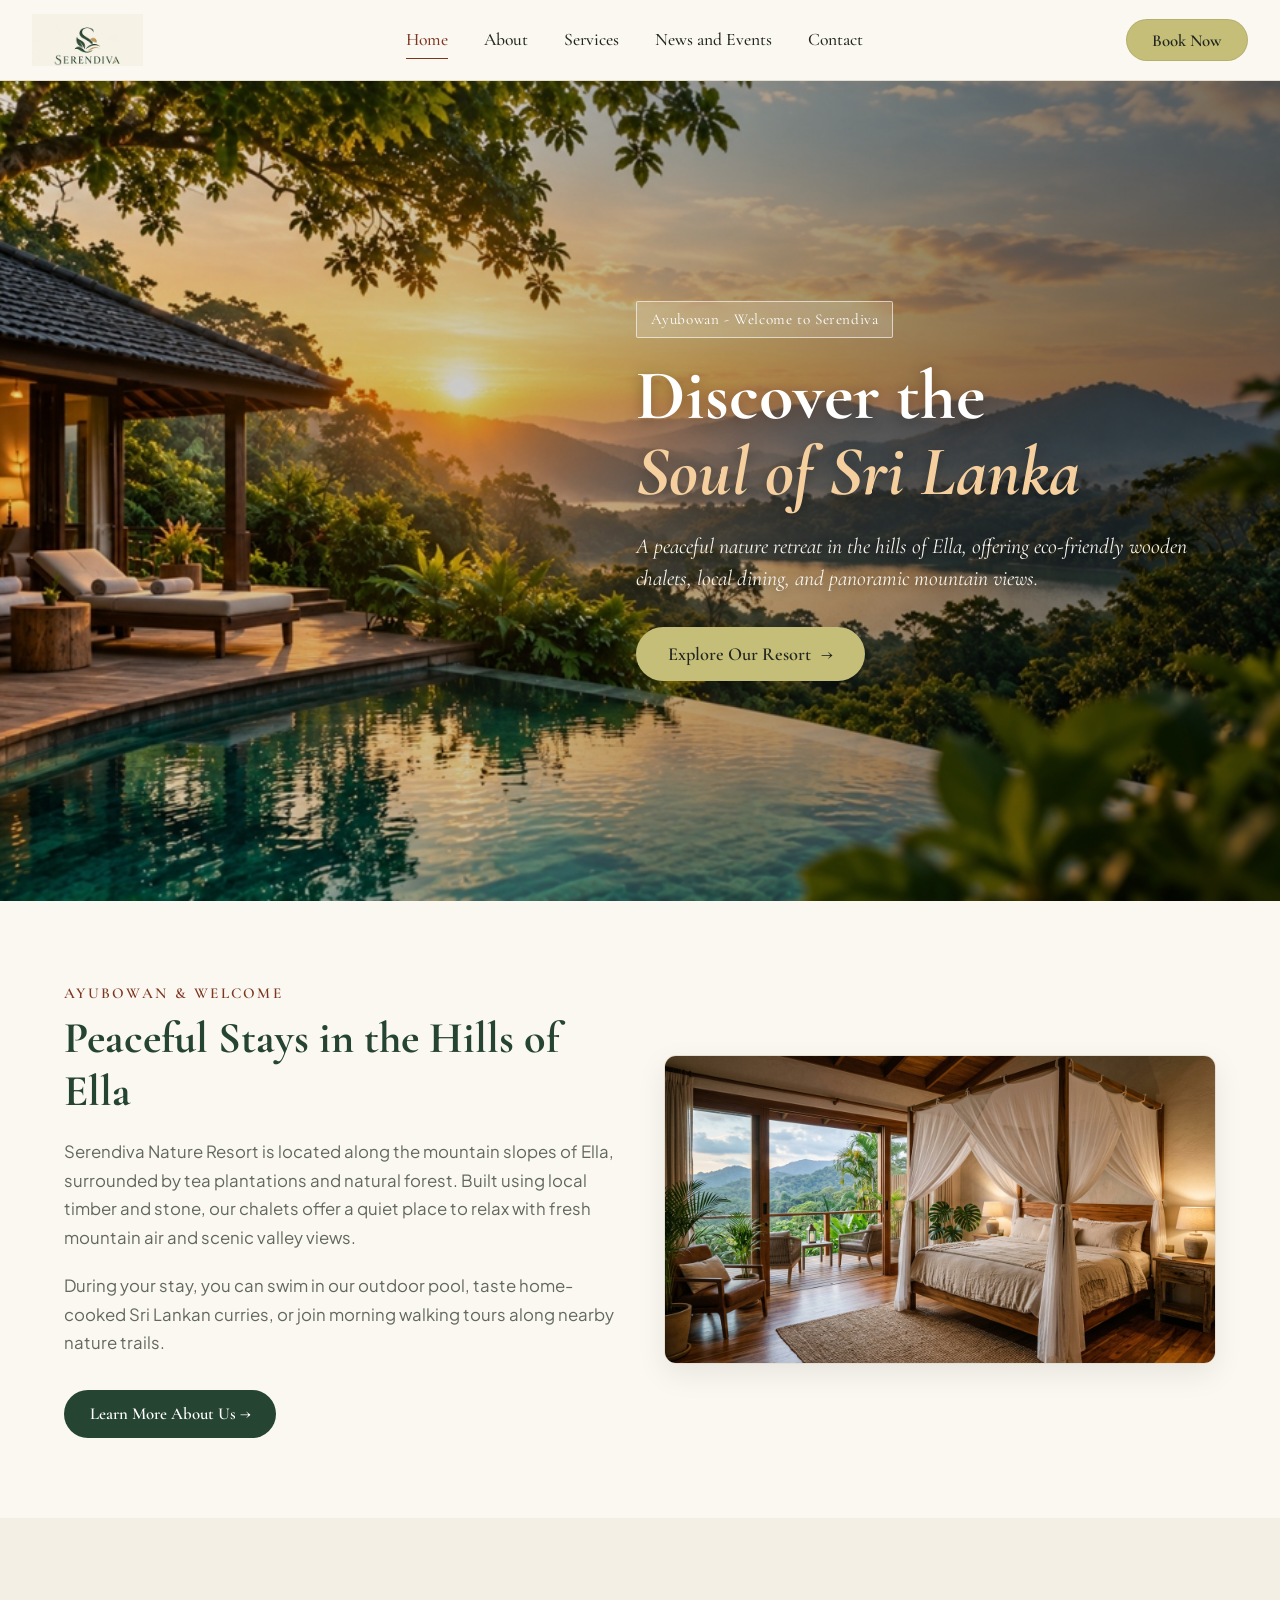
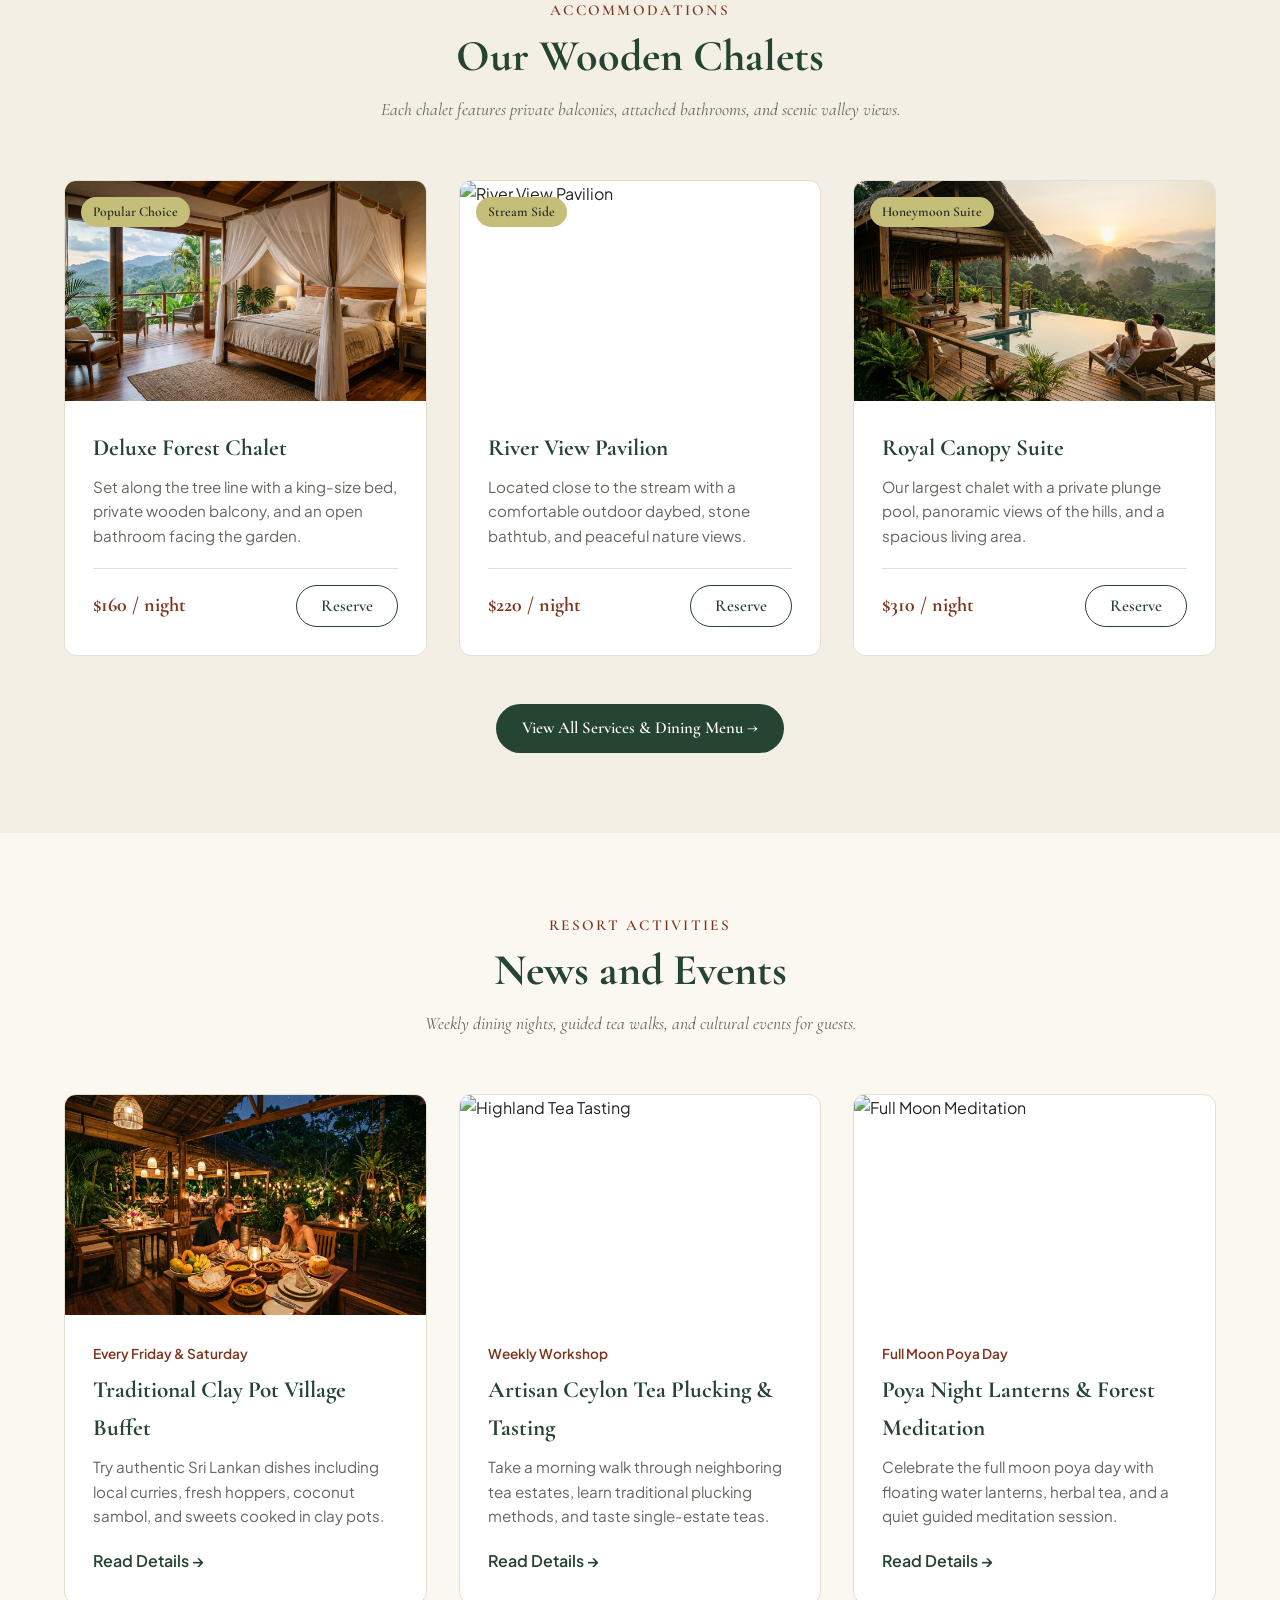
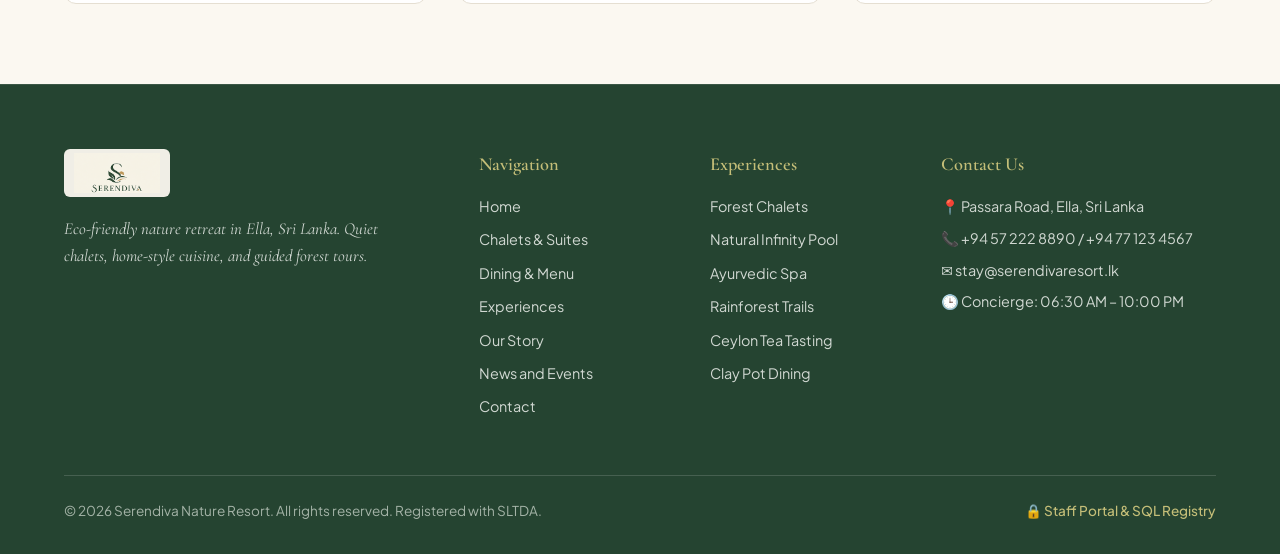
==== commit 608f9d0e: "create custom style sheet and configure workspace settings while updating navigation and footer layo" ====
--- a/index.html
+++ b/index.html
@@ -276,37 +276,40 @@
           <h4 class="footer-heading">Navigation</h4>
           <div class="footer-links-list">
             <a href="index.html" class="footer-link">Home</a>
-            <a href="about.html" class="footer-link">About</a>
-            <a href="services.html" class="footer-link">Services</a>
+            <a href="rooms.html" class="footer-link">Chalets & Suites</a>
+            <a href="dining.html" class="footer-link">Dining & Menu</a>
+            <a href="facilities.html" class="footer-link">Experiences</a>
+            <a href="about.html" class="footer-link">Our Story</a>
             <a href="news.html" class="footer-link">News and Events</a>
             <a href="contact.html" class="footer-link">Contact</a>
           </div>
         </div>
 
         <div>
-          <h4 class="footer-heading">Services</h4>
+          <h4 class="footer-heading">Experiences</h4>
           <div class="footer-links-list">
-            <a href="services.html" class="footer-link">Forest Chalets</a>
-            <a href="services.html#dining" class="footer-link">Restaurant Menu</a>
-            <a href="services.html#wellness" class="footer-link">Ayurvedic Spa</a>
-            <a href="services.html#activities" class="footer-link">Nature Treks</a>
+            <a href="rooms.html" class="footer-link">Forest Chalets</a>
+            <a href="facilities.html" class="footer-link">Natural Infinity Pool</a>
+            <a href="facilities.html" class="footer-link">Ayurvedic Spa</a>
+            <a href="facilities.html" class="footer-link">Rainforest Trails</a>
+            <a href="facilities.html" class="footer-link">Ceylon Tea Tasting</a>
+            <a href="dining.html" class="footer-link">Clay Pot Dining</a>
           </div>
         </div>
 
         <div>
           <h4 class="footer-heading">Contact Us</h4>
           <p class="footer-contact-item">📍 Passara Road, Ella, Sri Lanka</p>
-          <p class="footer-contact-item">📞 +94 57 222 8890</p>
+          <p class="footer-contact-item">📞 +94 57 222 8890 / +94 77 123 4567</p>
           <p class="footer-contact-item">✉️ stay@serendivaresort.lk</p>
+          <p class="footer-contact-item">🕒 Concierge: 06:30 AM – 10:00 PM</p>
         </div>
       </div>
 
       <div class="footer-bottom">
-        <div>&copy; 2026 Serendiva Nature Resort. All rights reserved.</div>
+        <div>&copy; 2026 Serendiva Nature Resort. All rights reserved. Registered with SLTDA.</div>
         <div class="footer-admin-link-row">
           <a href="admin.html" class="footer-admin-link">🔒 Staff Portal & SQL Registry</a>
-          <span>•</span>
-          <span>Web Application Development Project</span>
         </div>
       </div>
     </div>
--- a/css/style.css
+++ b/css/style.css
@@ -570,7 +570,8 @@
   background-color: var(--color-white);
 }
 
-.site-footer {
+.site-footer,
+.footer {
   background-color: var(--color-green);
   color: #ffffff;
   padding: 4rem 0 2rem;
@@ -593,7 +594,8 @@
   margin-bottom: 0.75rem;
 }
 
-.footer-text {
+.footer-text,
+.footer-desc {
   font-family: var(--font-serif);
   font-size: 1.05rem;
   font-style: italic;
@@ -602,7 +604,8 @@
   max-width: 320px;
 }
 
-.footer-heading {
+.footer-heading,
+.footer-title {
   font-family: var(--font-serif);
   font-size: 1.15rem;
   font-weight: 600;
@@ -610,18 +613,23 @@
   margin-bottom: 1rem;
 }
 
-.footer-links-list {
+.footer-links-list,
+.footer-links {
   display: flex;
   flex-direction: column;
   gap: 0.6rem;
 }
 
-.footer-link {
+.footer-link,
+.footer-links a {
   font-size: 0.9rem;
   color: #d1d8d2;
-}
-
-.footer-link:hover {
+  text-decoration: none;
+  transition: all 0.2s ease;
+}
+
+.footer-link:hover,
+.footer-links a:hover {
   color: #ffffff;
   padding-left: 4px;
 }
@@ -956,3 +964,259 @@
   font-weight: 500;
   text-decoration: none;
 }
+.event-free-tag {
+  font-size: 0.9rem;
+  color: var(--color-green);
+  font-weight: 600;
+}
+.news-card {
+  background-color: var(--color-white);
+  border-radius: var(--radius-md);
+  padding: 2rem;
+  border: 1px solid var(--color-border);
+}
+.news-card-tag {
+  font-size: 0.85rem;
+  color: var(--color-rust);
+  font-weight: 600;
+}
+.news-card-title {
+  font-family: var(--font-serif);
+  font-size: 1.5rem;
+  color: var(--color-green);
+  margin: 0.5rem 0;
+}
+.news-card-text {
+  color: var(--color-text-muted);
+  font-size: 0.95rem;
+  line-height: 1.6;
+  margin-bottom: 1rem;
+}
+.news-card-date {
+  font-size: 0.85rem;
+  color: var(--color-text-muted);
+}
+.quote-box {
+  background-color: var(--color-cream-alt);
+  border-left: 3px solid var(--color-rust);
+  padding: 1rem 1.25rem;
+  margin-bottom: 1.5rem;
+}
+.quote-box-text {
+  font-family: var(--font-serif);
+  font-size: 1.15rem;
+  font-style: italic;
+  color: var(--color-green);
+}
+.card-p-2 {
+  padding: 2rem;
+}
+.feature-emoji {
+  font-size: 2.2rem;
+  margin-bottom: 1rem;
+}
+.btn-center-row {
+  display: flex;
+  justify-content: center;
+  gap: 1rem;
+  flex-wrap: wrap;
+}
+.experiences-banner {
+  background: linear-gradient(180deg, var(--color-primary-dark) 0%, var(--color-primary) 100%);
+  color: #ffffff;
+  text-align: center;
+}
+.experiences-eyebrow {
+  color: #f7dfa5;
+}
+.experiences-title {
+  color: #ffffff;
+  font-size: clamp(2.2rem, 4vw, 3.2rem);
+  margin-bottom: 1rem;
+}
+.experiences-subtitle {
+  color: rgba(255, 255, 255, 0.85);
+  max-width: 680px;
+  margin: 0 auto;
+}
+.mb-split {
+  margin-bottom: 5rem;
+}
+.facility-title {
+  font-size: 2rem;
+  margin-bottom: 1rem;
+}
+.facility-desc-lead {
+  color: var(--color-text-muted);
+  font-size: 1.05rem;
+  margin-bottom: 1rem;
+  line-height: 1.6;
+}
+.facility-desc-body {
+  color: var(--color-text-muted);
+  margin-bottom: 1.5rem;
+}
+.facility-feature-list {
+  margin-bottom: 1.5rem;
+  display: flex;
+  flex-direction: column;
+  gap: 0.5rem;
+  color: var(--color-text-main);
+}
+.bg-sand {
+  background: var(--color-bg-sand);
+}
+.bg-sand-section {
+  background-color: var(--color-bg-sand);
+}
+.footer-links-row {
+  display: flex;
+  gap: 1.5rem;
+}
+.dining-hero-banner {
+  background-image: url('../assets/images/dining.jpg');
+  min-height: 60vh;
+}
+.dining-heritage-lead {
+  color: var(--color-text-muted);
+  font-size: 1.05rem;
+  margin-bottom: 1.25rem;
+}
+.dining-heritage-body {
+  color: var(--color-text-muted);
+  margin-bottom: 1.5rem;
+}
+.dining-feature-grid {
+  display: grid;
+  grid-template-columns: 1fr 1fr;
+  gap: 1rem;
+  margin-bottom: 2rem;
+}
+.dining-feature-card {
+  background: var(--color-bg-sand);
+  padding: 1rem;
+  border-radius: var(--radius-md);
+}
+.dining-feature-title {
+  color: var(--color-primary);
+  font-size: 1rem;
+  margin-bottom: 0.25rem;
+}
+.dining-feature-text {
+  font-size: 0.85rem;
+  color: var(--color-text-muted);
+}
+.dining-menu-header {
+  margin-bottom: 2.5rem;
+}
+.container-max-800 {
+  max-width: 800px;
+}
+.dining-booking-card {
+  background: #ffffff;
+  border-radius: var(--radius-lg);
+  padding: 3rem 2.5rem;
+  border: 1px solid var(--color-border);
+  box-shadow: var(--shadow-lg);
+}
+.dining-booking-header {
+  margin-bottom: 2rem;
+}
+.dining-booking-title {
+  font-size: 2.2rem;
+}
+.dining-booking-subtitle {
+  color: var(--color-text-muted);
+  font-size: 0.95rem;
+}
+.grid-form-3 {
+  display: grid;
+  grid-template-columns: repeat(3, 1fr);
+  gap: 1rem;
+  margin-bottom: 1.25rem;
+}
+.btn-full-width {
+  width: 100%;
+}
+.contact-info-list {
+  display: flex;
+  flex-direction: column;
+  gap: 1.5rem;
+  margin-bottom: 2rem;
+}
+.contact-info-item {
+  display: flex;
+  gap: 1rem;
+  align-items: flex-start;
+}
+.contact-info-icon {
+  font-size: 1.5rem;
+}
+.contact-info-title {
+  font-family: var(--font-serif);
+  font-size: 1.15rem;
+  color: var(--color-green);
+}
+.contact-info-text {
+  color: var(--color-text-muted);
+  font-size: 0.95rem;
+}
+.contact-pickup-note {
+  background-color: var(--color-cream-alt);
+  border-radius: var(--radius-sm);
+  padding: 1.25rem;
+  border-left: 3px solid var(--color-olive);
+}
+.contact-pickup-text {
+  font-size: 0.9rem;
+  color: var(--color-text-muted);
+  margin-top: 0.35rem;
+}
+.contact-form-box {
+  background-color: var(--color-white);
+  border-radius: var(--radius-md);
+  padding: 2.5rem;
+  border: 1px solid var(--color-border);
+  box-shadow: var(--shadow-subtle);
+}
+.contact-form-title {
+  font-family: var(--font-serif);
+  font-size: 1.6rem;
+  color: var(--color-green);
+  margin-bottom: 1.25rem;
+}
+.access-card {
+  padding: 1.75rem;
+}
+.access-card-title {
+  font-family: var(--font-serif);
+  font-size: 1.25rem;
+  color: var(--color-green);
+  margin-bottom: 0.5rem;
+}
+.access-card-text {
+  font-size: 0.95rem;
+  color: var(--color-text-muted);
+}
+.menu-tabs-row {
+  display: flex;
+  justify-content: center;
+  gap: 0.75rem;
+  flex-wrap: wrap;
+  margin-bottom: 2.5rem;
+}
+.badge-tag-green {
+  font-size: 0.85rem;
+  color: var(--color-green);
+  font-weight: 600;
+}
+.badge-tag-rust {
+  font-size: 0.85rem;
+  color: var(--color-rust);
+  font-weight: 600;
+}
+.badge-tag-olive {
+  font-size: 0.85rem;
+  color: var(--color-olive);
+  font-weight: 700;
+}
